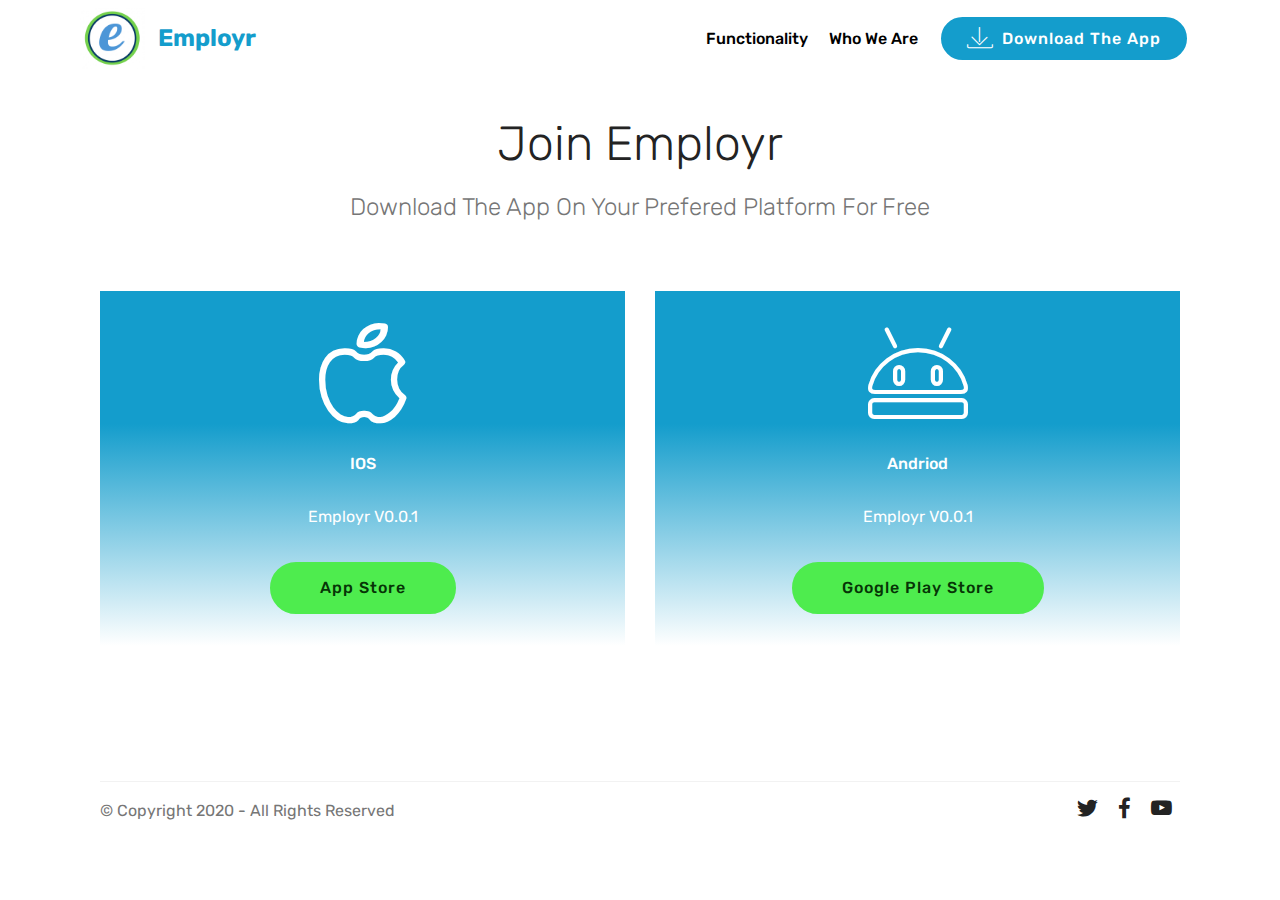
==== Downloads.html @ 2eb3cd63 "create github pages" ====
<!DOCTYPE html>
<html  >
<head>
  <!-- Site made with Mobirise Website Builder v4.12.3, https://mobirise.com -->
  <meta charset="UTF-8">
  <meta http-equiv="X-UA-Compatible" content="IE=edge">
  <meta name="generator" content="Mobirise v4.12.3, mobirise.com">
  <meta name="viewport" content="width=device-width, initial-scale=1, minimum-scale=1">
  <link rel="shortcut icon" href="assets/images/employr1.png" type="image/x-icon">
  <meta name="description" content="Web Page Generator Description">
  
  
  <title>Downloads</title>
  <link rel="stylesheet" href="assets/web/assets/mobirise-icons/mobirise-icons.css">
  <link rel="stylesheet" href="assets/web/assets/mobirise-icons-bold/mobirise-icons-bold.css">
  <link rel="stylesheet" href="assets/bootstrap/css/bootstrap.min.css">
  <link rel="stylesheet" href="assets/bootstrap/css/bootstrap-grid.min.css">
  <link rel="stylesheet" href="assets/bootstrap/css/bootstrap-reboot.min.css">
  <link rel="stylesheet" href="assets/dropdown/css/style.css">
  <link rel="stylesheet" href="assets/tether/tether.min.css">
  <link rel="stylesheet" href="assets/socicon/css/styles.css">
  <link rel="stylesheet" href="assets/theme/css/style.css">
  <link rel="preload" as="style" href="assets/mobirise/css/mbr-additional.css"><link rel="stylesheet" href="assets/mobirise/css/mbr-additional.css" type="text/css">
  
  
  
</head>
<body>
  <section class="menu cid-sbrIBU6WSf" once="menu" id="menu2-4">

    

    <nav class="navbar navbar-expand beta-menu navbar-dropdown align-items-center navbar-fixed-top navbar-toggleable-sm">
        <button class="navbar-toggler navbar-toggler-right" type="button" data-toggle="collapse" data-target="#navbarSupportedContent" aria-controls="navbarSupportedContent" aria-expanded="false" aria-label="Toggle navigation">
            <div class="hamburger">
                <span></span>
                <span></span>
                <span></span>
                <span></span>
            </div>
        </button>
        <div class="menu-logo">
            <div class="navbar-brand">
                <span class="navbar-logo">
                    <a href="Downloads.html">
                        <img src="assets/images/employr1.png" alt="Mobirise" title="" style="height: 3.8rem;">
                    </a>
                </span>
                <span class="navbar-caption-wrap"><a class="navbar-caption text-primary display-5" href="index.html">
                        Employr</a></span>
            </div>
        </div>
        <div class="collapse navbar-collapse" id="navbarSupportedContent">
            <ul class="navbar-nav nav-dropdown" data-app-modern-menu="true"><li class="nav-item">
                    <a class="nav-link link text-black display-4" href="Function.html">Functionality</a>
                </li><li class="nav-item"><a class="nav-link link text-black display-4" href="WhoWeAre.html">Who We Are</a></li></ul>
            <div class="navbar-buttons mbr-section-btn"><a class="btn btn-sm btn-primary display-4" href="Downloads.html"><span class="mbri-save mbr-iconfont mbr-iconfont-btn"></span>
                    Download The App</a></div>
        </div>
    </nav>
</section>

<section class="engine"><a href="https://mobirise.info/f">simple web creator</a></section><section class="mbr-section content4 cid-sbrLZ8D8h9" id="content4-6">

    

    <div class="container">
        <div class="media-container-row">
            <div class="title col-12 col-md-8">
                <h2 class="align-center pb-3 mbr-fonts-style display-2">
                    Join Employr</h2>
                <h3 class="mbr-section-subtitle align-center mbr-light mbr-fonts-style display-5">Download The App On Your Prefered Platform For Free</h3>
                
            </div>
        </div>
    </div>
</section>

<section class="features8 cid-sbrLQGUE7o" id="features8-5">

    

    

    <div class="container">
        <div class="media-container-row">

            <div class="card  col-12 col-md-6">
                <div class="card-img">
                    <span class="mbr-iconfont mbrib-apple"></span>
                </div>
                <div class="card-box align-center">
                    <h4 class="card-title mbr-fonts-style display-7">
                        IOS<br></h4>
                    <p class="mbr-text mbr-fonts-style display-7">
                       Employr V0.0.1</p>
                    <div class="mbr-section-btn text-center"><a href="Downloads.html" class="btn btn-success display-4">
                            App Store</a></div>
                </div>
            </div>

            <div class="card  col-12 col-md-6">
                <div class="card-img">
                    <span class="mbr-iconfont mbri-android"></span>
                </div>
                <div class="card-box align-center">
                    <h4 class="card-title mbr-fonts-style display-7">
                        Andriod</h4>
                    <p class="mbr-text mbr-fonts-style display-7">
                       Employr V0.0.1</p>
                    <div class="mbr-section-btn text-center"><a href="Downloads.html" class="btn btn-success display-4">
                            Google Play Store</a></div>
                </div>
            </div>

            

            
        </div>
    </div>
</section>

<section class="footer3 cid-sbrMYXP6Za mbr-reveal" id="footer3-7">

    

    

    <div class="container">
        <div class="media-container-row content">
            <div class="col-md-2 col-sm-4">
                <div class="mb-3 img-logo">
                    
                         <a href="index.html"><img src="assets/images/employr1.png" alt="Mobirise" title=""></a>
                    
                </div>
                <p class="mbr-fonts-style foot-logo display-7"></p>
            </div>
            <div class="col-md-3 col-sm-4">
                <p class="mb-4 mbr-fonts-style foot-title display-7">Location</p>
                <p class="mbr-text mbr-links-column mbr-fonts-style display-7">United States</p>
            </div>
            <div class="col-md-3 col-sm-4">
                <p class="mb-4 mbr-fonts-style foot-title display-7">
                    Contact</p>
                <p class="mbr-text mbr-fonts-style mbr-links-column display-7">Email: &nbsp; ___@__.com</p>
            </div>
            <div class="col-md-4 col-sm-12">
                <p class="mb-4 mbr-fonts-style foot-title display-7">Download Links</p>
                <p class="mbr-text form-text mbr-fonts-style display-7">IOS<br>Android</p>
                

            </div>
        </div>
        <div class="footer-lower">
            <div class="media-container-row">
                <div class="col-sm-12">
                    <hr>
                </div>
            </div>
            <div class="media-container-row">
                <div class="col-sm-6 copyright">
                    <p class="mbr-text mbr-fonts-style display-7">
                        © Copyright 2020 - All Rights Reserved</p>
                </div>
                <div class="col-md-6">
                    <div class="social-list align-right">
                        <div class="soc-item">
                            
                                <span class="mbr-iconfont mbr-iconfont-social socicon-twitter socicon"></span>
                            
                        </div>
                        <div class="soc-item">
                            
                                <span class="mbr-iconfont mbr-iconfont-social socicon-facebook socicon"></span>
                            
                        </div>
                        <div class="soc-item">
                            
                                <span class="mbr-iconfont mbr-iconfont-social socicon-youtube socicon"></span>
                            
                        </div>
                        
                        
                        
                    </div>
                </div>
            </div>
        </div>
    </div>
</section>


  <script src="assets/web/assets/jquery/jquery.min.js"></script>
  <script src="assets/popper/popper.min.js"></script>
  <script src="assets/bootstrap/js/bootstrap.min.js"></script>
  <script src="assets/smoothscroll/smooth-scroll.js"></script>
  <script src="assets/dropdown/js/nav-dropdown.js"></script>
  <script src="assets/dropdown/js/navbar-dropdown.js"></script>
  <script src="assets/touchswipe/jquery.touch-swipe.min.js"></script>
  <script src="assets/tether/tether.min.js"></script>
  <script src="assets/theme/js/script.js"></script>
  <script src="assets/formoid/formoid.min.js"></script>
  
  
</body>
</html>
---- assets/web/assets/mobirise-icons/mobirise-icons.css ----
@font-face {
  font-family: 'MobiriseIcons';
  src:  url('mobirise-icons.eot?spat4u');
  src:  url('mobirise-icons.eot?spat4u#iefix') format('embedded-opentype'),
    url('mobirise-icons.ttf?spat4u') format('truetype'),
    url('mobirise-icons.woff?spat4u') format('woff'),
    url('mobirise-icons.svg?spat4u#MobiriseIcons') format('svg');
  font-weight: normal;
  font-style: normal;
  font-display: swap;
}

[class^="mbri-"], [class*=" mbri-"] {
  /* use !important to prevent issues with browser extensions that change fonts */
  font-family: MobiriseIcons !important;
  speak: none;
  font-style: normal;
  font-weight: normal;
  font-variant: normal;
  text-transform: none;
  line-height: 1;

  /* Better Font Rendering =========== */
  -webkit-font-smoothing: antialiased;
  -moz-osx-font-smoothing: grayscale;
}

.mbri-add-submenu:before {
  content: "\e900";
}
.mbri-alert:before {
  content: "\e901";
}
.mbri-align-center:before {
  content: "\e902";
}
.mbri-align-justify:before {
  content: "\e903";
}
.mbri-align-left:before {
  content: "\e904";
}
.mbri-align-right:before {
  content: "\e905";
}
.mbri-android:before {
  content: "\e906";
}
.mbri-apple:before {
  content: "\e907";
}
.mbri-arrow-down:before {
  content: "\e908";
}
.mbri-arrow-next:before {
  content: "\e909";
}
.mbri-arrow-prev:before {
  content: "\e90a";
}
.mbri-arrow-up:before {
  content: "\e90b";
}
.mbri-bold:before {
  content: "\e90c";
}
.mbri-bookmark:before {
  content: "\e90d";
}
.mbri-bootstrap:before {
  content: "\e90e";
}
.mbri-briefcase:before {
  content: "\e90f";
}
.mbri-browse:before {
  content: "\e910";
}
.mbri-bulleted-list:before {
  content: "\e911";
}
.mbri-calendar:before {
  content: "\e912";
}
.mbri-camera:before {
  content: "\e913";
}
.mbri-cart-add:before {
  content: "\e914";
}
.mbri-cart-full:before {
  content: "\e915";
}
.mbri-cash:before {
  content: "\e916";
}
.mbri-change-style:before {
  content: "\e917";
}
.mbri-chat:before {
  content: "\e918";
}
.mbri-clock:before {
  content: "\e919";
}
.mbri-close:before {
  content: "\e91a";
}
.mbri-cloud:before {
  content: "\e91b";
}
.mbri-code:before {
  content: "\e91c";
}
.mbri-contact-form:before {
  content: "\e91d";
}
.mbri-credit-card:before {
  content: "\e91e";
}
.mbri-cursor-click:before {
  content: "\e91f";
}
.mbri-cust-feedback:before {
  content: "\e920";
}
.mbri-database:before {
  content: "\e921";
}
.mbri-delivery:before {
  content: "\e922";
}
.mbri-desktop:before {
  content: "\e923";
}
.mbri-devices:before {
  content: "\e924";
}
.mbri-down:before {
  content: "\e925";
}
.mbri-download:before {
  content: "\e989";
}
.mbri-drag-n-drop:before {
  content: "\e927";
}
.mbri-drag-n-drop2:before {
  content: "\e928";
}
.mbri-edit:before {
  content: "\e929";
}
.mbri-edit2:before {
  content: "\e92a";
}
.mbri-error:before {
  content: "\e92b";
}
.mbri-extension:before {
  content: "\e92c";
}
.mbri-features:before {
  content: "\e92d";
}
.mbri-file:before {
  content: "\e92e";
}
.mbri-flag:before {
  content: "\e92f";
}
.mbri-folder:before {
  content: "\e930";
}
.mbri-gift:before {
  content: "\e931";
}
.mbri-github:before {
  content: "\e932";
}
.mbri-globe:before {
  content: "\e933";
}
.mbri-globe-2:before {
  content: "\e934";
}
.mbri-growing-chart:before {
  content: "\e935";
}
.mbri-hearth:before {
  content: "\e936";
}
.mbri-help:before {
  content: "\e937";
}
.mbri-home:before {
  content: "\e938";
}
.mbri-hot-cup:before {
  content: "\e939";
}
.mbri-idea:before {
  content: "\e93a";
}
.mbri-image-gallery:before {
  content: "\e93b";
}
.mbri-image-slider:before {
  content: "\e93c";
}
.mbri-info:before {
  content: "\e93d";
}
.mbri-italic:before {
  content: "\e93e";
}
.mbri-key:before {
  content: "\e93f";
}
.mbri-laptop:before {
  content: "\e940";
}
.mbri-layers:before {
  content: "\e941";
}
.mbri-left-right:before {
  content: "\e942";
}
.mbri-left:before {
  content: "\e943";
}
.mbri-letter:before {
  content: "\e944";
}
.mbri-like:before {
  content: "\e945";
}
.mbri-link:before {
  content: "\e946";
}
.mbri-lock:before {
  content: "\e947";
}
.mbri-login:before {
  content: "\e948";
}
.mbri-logout:before {
  content: "\e949";
}
.mbri-magic-stick:before {
  content: "\e94a";
}
.mbri-map-pin:before {
  content: "\e94b";
}
.mbri-menu:before {
  content: "\e94c";
}
.mbri-mobile:before {
  content: "\e94d";
}
.mbri-mobile2:before {
  content: "\e94e";
}
.mbri-mobirise:before {
  content: "\e94f";
}
.mbri-more-horizontal:before {
  content: "\e950";
}
.mbri-more-vertical:before {
  content: "\e951";
}
.mbri-music:before {
  content: "\e952";
}
.mbri-new-file:before {
  content: "\e953";
}
.mbri-numbered-list:before {
  content: "\e954";
}
.mbri-opened-folder:before {
  content: "\e955";
}
.mbri-pages:before {
  content: "\e956";
}
.mbri-paper-plane:before {
  content: "\e957";
}
.mbri-paperclip:before {
  content: "\e958";
}
.mbri-photo:before {
  content: "\e959";
}
.mbri-photos:before {
  content: "\e95a";
}
.mbri-pin:before {
  content: "\e95b";
}
.mbri-play:before {
  content: "\e95c";
}
.mbri-plus:before {
  content: "\e95d";
}
.mbri-preview:before {
  content: "\e95e";
}
.mbri-print:before {
  content: "\e95f";
}
.mbri-protect:before {
  content: "\e960";
}
.mbri-question:before {
  content: "\e961";
}
.mbri-quote-left:before {
  content: "\e962";
}
.mbri-quote-right:before {
  content: "\e963";
}
.mbri-refresh:before {
  content: "\e964";
}
.mbri-responsive:before {
  content: "\e965";
}
.mbri-right:before {
  content: "\e966";
}
.mbri-rocket:before {
  content: "\e967";
}
.mbri-sad-face:before {
  content: "\e968";
}
.mbri-sale:before {
  content: "\e969";
}
.mbri-save:before {
  content: "\e96a";
}
.mbri-search:before {
  content: "\e96b";
}
.mbri-setting:before {
  content: "\e96c";
}
.mbri-setting2:before {
  content: "\e96d";
}
.mbri-setting3:before {
  content: "\e96e";
}
.mbri-share:before {
  content: "\e96f";
}
.mbri-shopping-bag:before {
  content: "\e970";
}
.mbri-shopping-basket:before {
  content: "\e971";
}
.mbri-shopping-cart:before {
  content: "\e972";
}
.mbri-sites:before {
  content: "\e973";
}
.mbri-smile-face:before {
  content: "\e974";
}
.mbri-speed:before {
  content: "\e975";
}
.mbri-star:before {
  content: "\e976";
}
.mbri-success:before {
  content: "\e977";
}
.mbri-sun:before {
  content: "\e978";
}
.mbri-sun2:before {
  content: "\e979";
}
.mbri-tablet:before {
  content: "\e97a";
}
.mbri-tablet-vertical:before {
  content: "\e97b";
}
.mbri-target:before {
  content: "\e97c";
}
.mbri-timer:before {
  content: "\e97d";
}
.mbri-to-ftp:before {
  content: "\e97e";
}
.mbri-to-local-drive:before {
  content: "\e97f";
}
.mbri-touch-swipe:before {
  content: "\e980";
}
.mbri-touch:before {
  content: "\e981";
}
.mbri-trash:before {
  content: "\e982";
}
.mbri-underline:before {
  content: "\e983";
}
.mbri-unlink:before {
  content: "\e984";
}
.mbri-unlock:before {
  content: "\e985";
}
.mbri-up-down:before {
  content: "\e986";
}
.mbri-up:before {
  content: "\e987";
}
.mbri-update:before {
  content: "\e988";
}
.mbri-upload:before {
 content: "\e926"; 
}
.mbri-user:before {
  content: "\e98a";
}
.mbri-user2:before {
  content: "\e98b";
}
.mbri-users:before {
  content: "\e98c";
}
.mbri-video:before {
  content: "\e98d";
}
.mbri-video-play:before {
  content: "\e98e";
}
.mbri-watch:before {
  content: "\e98f";
}
.mbri-website-theme:before {
  content: "\e990";
}
.mbri-wifi:before {
  content: "\e991";
}
.mbri-windows:before {
  content: "\e992";
}
.mbri-zoom-out:before {
  content: "\e993";
}
.mbri-redo:before {
  content: "\e994";
}
.mbri-undo:before {
  content: "\e995";
}
---- assets/web/assets/mobirise-icons-bold/mobirise-icons-bold.css ----
@font-face {
  font-family: 'mobirise-icons-bold';
  font-display: swap;
  src:  url('mobirise-icons-bold.eot?m1l4yr');
  src:  url('mobirise-icons-bold.eot?m1l4yr#iefix') format('embedded-opentype'),
    url('mobirise-icons-bold.ttf?m1l4yr') format('truetype'),
    url('mobirise-icons-bold.woff?m1l4yr') format('woff'),
    url('mobirise-icons-bold.svg?m1l4yr#mobirise-icons-bold') format('svg');
  font-weight: normal;
  font-style: normal;
}

[class^="mbrib-"], [class*="mbrib-"] {
  /* use !important to prevent issues with browser extensions that change fonts */
  font-family: 'mobirise-icons-bold' !important;
  speak: none;
  font-style: normal;
  font-weight: normal;
  font-variant: normal;
  text-transform: none;
  line-height: 1;

  /* Better Font Rendering =========== */
  -webkit-font-smoothing: antialiased;
  -moz-osx-font-smoothing: grayscale;
}

.mbrib-add-submenu:before {
  content: "\e900";
}
.mbrib-alert:before {
  content: "\e901";
}
.mbrib-align-center:before {
  content: "\e902";
}
.mbrib-align-justify:before {
  content: "\e903";
}
.mbrib-align-left:before {
  content: "\e904";
}
.mbrib-align-right:before {
  content: "\e905";
}
.mbrib-android:before {
  content: "\e906";
}
.mbrib-apple:before {
  content: "\e907";
}
.mbrib-arrow-down:before {
  content: "\e908";
}
.mbrib-arrow-next:before {
  content: "\e909";
}
.mbrib-arrow-prev:before {
  content: "\e90a";
}
.mbrib-arrow-up:before {
  content: "\e90b";
}
.mbrib-bold:before {
  content: "\e90c";
}
.mbrib-bookmark:before {
  content: "\e90d";
}
.mbrib-bootstrap:before {
  content: "\e90e";
}
.mbrib-briefcase:before {
  content: "\e90f";
}
.mbrib-browse:before {
  content: "\e910";
}
.mbrib-bulleted-list:before {
  content: "\e911";
}
.mbrib-calendar:before {
  content: "\e912";
}
.mbrib-camera:before {
  content: "\e913";
}
.mbrib-cart-add:before {
  content: "\e914";
}
.mbrib-cart-full:before {
  content: "\e915";
}
.mbrib-cash:before {
  content: "\e916";
}
.mbrib-change-style:before {
  content: "\e917";
}
.mbrib-chat:before {
  content: "\e918";
}
.mbrib-clock:before {
  content: "\e919";
}
.mbrib-close:before {
  content: "\e91a";
}
.mbrib-cloud:before {
  content: "\e91b";
}
.mbrib-code:before {
  content: "\e91c";
}
.mbrib-contact-form:before {
  content: "\e91d";
}
.mbrib-credit-card:before {
  content: "\e91e";
}
.mbrib-cursor-click:before {
  content: "\e91f";
}
.mbrib-cust-feedback:before {
  content: "\e920";
}
.mbrib-database:before {
  content: "\e921";
}
.mbrib-delivery:before {
  content: "\e922";
}
.mbrib-desktop:before {
  content: "\e923";
}
.mbrib-devices:before {
  content: "\e924";
}
.mbrib-down:before {
  content: "\e925";
}
.mbrib-download:before {
  content: "\e926";
}
.mbrib-drag-n-drop:before {
  content: "\e927";
}
.mbrib-drag-n-drop2:before {
  content: "\e928";
}
.mbrib-edit:before {
  content: "\e929";
}
.mbrib-edit2:before {
  content: "\e92a";
}
.mbrib-error:before {
  content: "\e92b";
}
.mbrib-extension:before {
  content: "\e92c";
}
.mbrib-features:before {
  content: "\e92d";
}
.mbrib-file:before {
  content: "\e92e";
}
.mbrib-flag:before {
  content: "\e92f";
}
.mbrib-folder:before {
  content: "\e930";
}
.mbrib-gift:before {
  content: "\e931";
}
.mbrib-github:before {
  content: "\e932";
}
.mbrib-globe-2:before {
  content: "\e933";
}
.mbrib-globe:before {
  content: "\e934";
}
.mbrib-growing-chart:before {
  content: "\e935";
}
.mbrib-hearth:before {
  content: "\e936";
}
.mbrib-help:before {
  content: "\e937";
}
.mbrib-home:before {
  content: "\e938";
}
.mbrib-hot-cup:before {
  content: "\e939";
}
.mbrib-idea:before {
  content: "\e93a";
}
.mbrib-image-gallery:before {
  content: "\e93b";
}
.mbrib-image-slider:before {
  content: "\e93c";
}
.mbrib-info:before {
  content: "\e93d";
}
.mbrib-italic:before {
  content: "\e93e";
}
.mbrib-key:before {
  content: "\e93f";
}
.mbrib-laptop:before {
  content: "\e940";
}
.mbrib-layers:before {
  content: "\e941";
}
.mbrib-left-right:before {
  content: "\e942";
}
.mbrib-left:before {
  content: "\e943";
}
.mbrib-letter:before {
  content: "\e944";
}
.mbrib-like:before {
  content: "\e945";
}
.mbrib-link:before {
  content: "\e946";
}
.mbrib-lock:before {
  content: "\e947";
}
.mbrib-login:before {
  content: "\e948";
}
.mbrib-logout:before {
  content: "\e949";
}
.mbrib-magic-stick:before {
  content: "\e94a";
}
.mbrib-map-pin:before {
  content: "\e94b";
}
.mbrib-menu:before {
  content: "\e94c";
}
.mbrib-mobile:before {
  content: "\e94d";
}
.mbrib-mobile2:before {
  content: "\e94e";
}
.mbrib-mobirise:before {
  content: "\e94f";
}
.mbrib-more-horizontal:before {
  content: "\e950";
}
.mbrib-more-vertical:before {
  content: "\e951";
}
.mbrib-music:before {
  content: "\e952";
}
.mbrib-new-file:before {
  content: "\e953";
}
.mbrib-numbered-list:before {
  content: "\e954";
}
.mbrib-opened-folder:before {
  content: "\e955";
}
.mbrib-pages:before {
  content: "\e956";
}
.mbrib-paper-plane:before {
  content: "\e957";
}
.mbrib-paperclip:before {
  content: "\e958";
}
.mbrib-photo:before {
  content: "\e959";
}
.mbrib-photos:before {
  content: "\e95a";
}
.mbrib-pin:before {
  content: "\e95b";
}
.mbrib-play:before {
  content: "\e95c";
}
.mbrib-plus:before {
  content: "\e95d";
}
.mbrib-preview:before {
  content: "\e95e";
}
.mbrib-print:before {
  content: "\e95f";
}
.mbrib-protect:before {
  content: "\e960";
}
.mbrib-question:before {
  content: "\e961";
}
.mbrib-quote-left:before {
  content: "\e962";
}
.mbrib-quote-right:before {
  content: "\e963";
}
.mbrib-redo:before {
  content: "\e964";
}
.mbrib-refresh:before {
  content: "\e965";
}
.mbrib-responsive:before {
  content: "\e966";
}
.mbrib-right:before {
  content: "\e967";
}
.mbrib-rocket:before {
  content: "\e968";
}
.mbrib-sad-face:before {
  content: "\e969";
}
.mbrib-sale:before {
  content: "\e96a";
}
.mbrib-save:before {
  content: "\e96b";
}
.mbrib-search:before {
  content: "\e96c";
}
.mbrib-setting:before {
  content: "\e96d";
}
.mbrib-setting2:before {
  content: "\e96e";
}
.mbrib-setting3:before {
  content: "\e96f";
}
.mbrib-share:before {
  content: "\e970";
}
.mbrib-shopping-bag:before {
  content: "\e971";
}
.mbrib-shopping-basket:before {
  content: "\e972";
}
.mbrib-shopping-cart:before {
  content: "\e973";
}
.mbrib-sites:before {
  content: "\e974";
}
.mbrib-smile-face:before {
  content: "\e975";
}
.mbrib-speed:before {
  content: "\e976";
}
.mbrib-star:before {
  content: "\e977";
}
.mbrib-success:before {
  content: "\e978";
}
.mbrib-sun:before {
  content: "\e979";
}
.mbrib-sun2:before {
  content: "\e97a";
}
.mbrib-tablet-vertical:before {
  content: "\e97b";
}
.mbrib-tablet:before {
  content: "\e97c";
}
.mbrib-target:before {
  content: "\e97d";
}
.mbrib-timer:before {
  content: "\e97e";
}
.mbrib-to-ftp:before {
  content: "\e97f";
}
.mbrib-to-local-drive:before {
  content: "\e980";
}
.mbrib-touch-swipe:before {
  content: "\e981";
}
.mbrib-touch:before {
  content: "\e982";
}
.mbrib-trash:before {
  content: "\e983";
}
.mbrib-underline:before {
  content: "\e984";
}
.mbrib-undo:before {
  content: "\e985";
}
.mbrib-unlink:before {
  content: "\e986";
}
.mbrib-unlock:before {
  content: "\e987";
}
.mbrib-up-down:before {
  content: "\e988";
}
.mbrib-up:before {
  content: "\e989";
}
.mbrib-update:before {
  content: "\e98a";
}
.mbrib-upload:before {
  content: "\e98b";
}
.mbrib-user:before {
  content: "\e98c";
}
.mbrib-user2:before {
  content: "\e98d";
}
.mbrib-users:before {
  content: "\e98e";
}
.mbrib-video-play:before {
  content: "\e98f";
}
.mbrib-video:before {
  content: "\e990";
}
.mbrib-watch:before {
  content: "\e991";
}
.mbrib-website-theme:before {
  content: "\e992";
}
.mbrib-wifi:before {
  content: "\e993";
}
.mbrib-windows:before {
  content: "\e994";
}
.mbrib-zoom-out:before {
  content: "\e995";
}
---- assets/dropdown/css/style.css ----
.navbar-dropdown {
  left: 0;
  padding: 0;
  position: absolute;
  right: 0;
  top: 0;
  transition: all 0.45s ease;
  z-index: 1030;
  background: #282828; }
  .navbar-dropdown .navbar-logo {
    margin-right: 0.8rem;
    transition: margin 0.3s ease-in-out;
    vertical-align: middle; }
    .navbar-dropdown .navbar-logo img {
      height: 3.125rem;
      transition: all 0.3s ease-in-out; }
    .navbar-dropdown .navbar-logo.mbr-iconfont {
      font-size: 3.125rem;
      line-height: 3.125rem; }
  .navbar-dropdown .navbar-caption {
    font-weight: 700;
    white-space: normal;
    vertical-align: -4px;
    line-height: 3.125rem !important; }
    .navbar-dropdown .navbar-caption, .navbar-dropdown .navbar-caption:hover {
      color: inherit;
      text-decoration: none; }
  .navbar-dropdown .mbr-iconfont + .navbar-caption {
    vertical-align: -1px; }
  .navbar-dropdown.navbar-fixed-top {
    position: fixed; }
  .navbar-dropdown .navbar-brand span {
    vertical-align: -4px; }
  .navbar-dropdown.bg-color.transparent {
    background: none; }
  .navbar-dropdown.navbar-short .navbar-brand {
    padding: 0.625rem 0; }
    .navbar-dropdown.navbar-short .navbar-brand span {
      vertical-align: -1px; }
  .navbar-dropdown.navbar-short .navbar-caption {
    line-height: 2.375rem !important;
    vertical-align: -2px; }
  .navbar-dropdown.navbar-short .navbar-logo {
    margin-right: 0.5rem; }
    .navbar-dropdown.navbar-short .navbar-logo img {
      height: 2.375rem; }
    .navbar-dropdown.navbar-short .navbar-logo.mbr-iconfont {
      font-size: 2.375rem;
      line-height: 2.375rem; }
  .navbar-dropdown.navbar-short .mbr-table-cell {
    height: 3.625rem; }
  .navbar-dropdown .navbar-close {
    left: 0.6875rem;
    position: fixed;
    top: 0.75rem;
    z-index: 1000; }
  .navbar-dropdown .hamburger-icon {
    content: "";
    display: inline-block;
    vertical-align: middle;
    width: 16px;
    -webkit-box-shadow: 0 -6px 0 1px #282828,0 0 0 1px #282828,0 6px 0 1px #282828;
    -moz-box-shadow: 0 -6px 0 1px #282828,0 0 0 1px #282828,0 6px 0 1px #282828;
    box-shadow: 0 -6px 0 1px #282828,0 0 0 1px #282828,0 6px 0 1px #282828; }

.dropdown-menu .dropdown-toggle[data-toggle="dropdown-submenu"]::after {
  border-bottom: 0.35em solid transparent;
  border-left: 0.35em solid;
  border-right: 0;
  border-top: 0.35em solid transparent;
  margin-left: 0.3rem; }

.dropdown-menu .dropdown-item:focus {
  outline: 0; }

.nav-dropdown {
  font-size: 0.75rem;
  font-weight: 500;
  height: auto !important; }
  .nav-dropdown .nav-btn {
    padding-left: 1rem; }
  .nav-dropdown .link {
    margin: .667em 1.667em;
    font-weight: 500;
    padding: 0;
    transition: color .2s ease-in-out; }
    .nav-dropdown .link.dropdown-toggle {
      margin-right: 2.583em; }
      .nav-dropdown .link.dropdown-toggle::after {
        margin-left: .25rem;
        border-top: 0.35em solid;
        border-right: 0.35em solid transparent;
        border-left: 0.35em solid transparent;
        border-bottom: 0; }
      .nav-dropdown .link.dropdown-toggle[aria-expanded="true"] {
        margin: 0;
        padding: 0.667em 3.263em  0.667em 1.667em; }
  .nav-dropdown .link::after,
  .nav-dropdown .dropdown-item::after {
    color: inherit; }
  .nav-dropdown .btn {
    font-size: 0.75rem;
    font-weight: 700;
    letter-spacing: 0;
    margin-bottom: 0;
    padding-left: 1.25rem;
    padding-right: 1.25rem; }
  .nav-dropdown .dropdown-menu {
    border-radius: 0;
    border: 0;
    left: 0;
    margin: 0;
    padding-bottom: 1.25rem;
    padding-top: 1.25rem;
    position: relative; }
  .nav-dropdown .dropdown-submenu {
    margin-left: 0.125rem;
    top: 0; }
  .nav-dropdown .dropdown-item {
    font-weight: 500;
    line-height: 2;
    padding: 0.3846em 4.615em 0.3846em 1.5385em;
    position: relative;
    transition: color .2s ease-in-out, background-color .2s ease-in-out; }
    .nav-dropdown .dropdown-item::after {
      margin-top: -0.3077em;
      position: absolute;
      right: 1.1538em;
      top: 50%; }
    .nav-dropdown .dropdown-item:focus, .nav-dropdown .dropdown-item:hover {
      background: none; }

@media (max-width: 767px) {
  .nav-dropdown.navbar-toggleable-sm {
    bottom: 0;
    display: none;
    left: 0;
    overflow-x: hidden;
    position: fixed;
    top: 0;
    transform: translateX(-100%);
    -ms-transform: translateX(-100%);
    -webkit-transform: translateX(-100%);
    width: 18.75rem;
    z-index: 999; } }
.nav-dropdown.navbar-toggleable-xl {
  bottom: 0;
  display: none;
  left: 0;
  overflow-x: hidden;
  position: fixed;
  top: 0;
  transform: translateX(-100%);
  -ms-transform: translateX(-100%);
  -webkit-transform: translateX(-100%);
  width: 18.75rem;
  z-index: 999; }

.nav-dropdown-sm {
  display: block !important;
  overflow-x: hidden;
  overflow: auto;
  padding-top: 3.875rem; }
  .nav-dropdown-sm::after {
    content: "";
    display: block;
    height: 3rem;
    width: 100%; }
  .nav-dropdown-sm.collapse.in ~ .navbar-close {
    display: block !important; }
  .nav-dropdown-sm.collapsing, .nav-dropdown-sm.collapse.in {
    transform: translateX(0);
    -ms-transform: translateX(0);
    -webkit-transform: translateX(0);
    transition: all 0.25s ease-out;
    -webkit-transition: all 0.25s ease-out;
    background: #282828; }
  .nav-dropdown-sm.collapsing[aria-expanded="false"] {
    transform: translateX(-100%);
    -ms-transform: translateX(-100%);
    -webkit-transform: translateX(-100%); }
  .nav-dropdown-sm .nav-item {
    display: block;
    margin-left: 0 !important;
    padding-left: 0; }
  .nav-dropdown-sm .link,
  .nav-dropdown-sm .dropdown-item {
    border-top: 1px dotted rgba(255, 255, 255, 0.1);
    font-size: 0.8125rem;
    line-height: 1.6;
    margin: 0 !important;
    padding: 0.875rem 2.4rem 0.875rem 1.5625rem !important;
    position: relative;
    white-space: normal; }
    .nav-dropdown-sm .link:focus, .nav-dropdown-sm .link:hover,
    .nav-dropdown-sm .dropdown-item:focus,
    .nav-dropdown-sm .dropdown-item:hover {
      background: rgba(0, 0, 0, 0.2) !important;
      color: #c0a375; }
  .nav-dropdown-sm .nav-btn {
    position: relative;
    padding: 1.5625rem 1.5625rem 0 1.5625rem; }
    .nav-dropdown-sm .nav-btn::before {
      border-top: 1px dotted rgba(255, 255, 255, 0.1);
      content: "";
      left: 0;
      position: absolute;
      top: 0;
      width: 100%; }
    .nav-dropdown-sm .nav-btn + .nav-btn {
      padding-top: 0.625rem; }
      .nav-dropdown-sm .nav-btn + .nav-btn::before {
        display: none; }
  .nav-dropdown-sm .btn {
    padding: 0.625rem 0; }
  .nav-dropdown-sm .dropdown-toggle[data-toggle="dropdown-submenu"]::after {
    margin-left: .25rem;
    border-top: 0.35em solid;
    border-right: 0.35em solid transparent;
    border-left: 0.35em solid transparent;
    border-bottom: 0; }
  .nav-dropdown-sm .dropdown-toggle[data-toggle="dropdown-submenu"][aria-expanded="true"]::after {
    border-top: 0;
    border-right: 0.35em solid transparent;
    border-left: 0.35em solid transparent;
    border-bottom: 0.35em solid; }
  .nav-dropdown-sm .dropdown-menu {
    margin: 0;
    padding: 0;
    position: relative;
    top: 0;
    left: 0;
    width: 100%;
    border: 0;
    float: none;
    border-radius: 0;
    background: none; }
  .nav-dropdown-sm .dropdown-submenu {
    left: 100%;
    margin-left: 0.125rem;
    margin-top: -1.25rem;
    top: 0; }

.navbar-toggleable-sm .nav-dropdown .dropdown-menu {
  position: absolute; }

.navbar-toggleable-sm .nav-dropdown .dropdown-submenu {
  left: 100%;
  margin-left: 0.125rem;
  margin-top: -1.25rem;
  top: 0; }

.navbar-toggleable-sm.opened .nav-dropdown .dropdown-menu {
  position: relative; }

.navbar-toggleable-sm.opened .nav-dropdown .dropdown-submenu {
  left: 0;
  margin-left: 00rem;
  margin-top: 0rem;
  top: 0; }

.is-builder .nav-dropdown.collapsing {
  transition: none !important; }

/*# sourceMappingURL=style.css.map */
---- assets/socicon/css/styles.css ----
@charset "UTF-8";

@font-face {
  font-family: 'Socicon';
  src:  url('../fonts/socicon.eot');
  src:  url('../fonts/socicon.eot?#iefix') format('embedded-opentype'),
    url('../fonts/socicon.woff2') format('woff2'),
    url('../fonts/socicon.ttf') format('truetype'),
    url('../fonts/socicon.woff') format('woff'),
    url('../fonts/socicon.svg#socicon') format('svg');
  font-weight: normal;
  font-style: normal;
}

[data-icon]:before {
  font-family: "socicon" !important;
  content: attr(data-icon);
  font-style: normal !important;
  font-weight: normal !important;
  font-variant: normal !important;
  text-transform: none !important;
  speak: none;
  line-height: 1;
  -webkit-font-smoothing: antialiased;
  -moz-osx-font-smoothing: grayscale;
}

[class^="socicon-"], [class*=" socicon-"] {
  /* use !important to prevent issues with browser extensions that change fonts */
  font-family: 'Socicon' !important;
  speak: none;
  font-style: normal;
  font-weight: normal;
  font-variant: normal;
  text-transform: none;
  line-height: 1;

  /* Better Font Rendering =========== */
  -webkit-font-smoothing: antialiased;
  -moz-osx-font-smoothing: grayscale;
}

.socicon-eitaa:before {
  content: "\e97c";
}
.socicon-soroush:before {
  content: "\e97d";
}
.socicon-bale:before {
  content: "\e97e";
}
.socicon-zazzle:before {
  content: "\e97b";
}
.socicon-society6:before {
  content: "\e97a";
}
.socicon-redbubble:before {
  content: "\e979";
}
.socicon-avvo:before {
  content: "\e978";
}
.socicon-stitcher:before {
  content: "\e977";
}
.socicon-googlehangouts:before {
  content: "\e974";
}
.socicon-dlive:before {
  content: "\e975";
}
.socicon-vsco:before {
  content: "\e976";
}
.socicon-flipboard:before {
  content: "\e973";
}
.socicon-ubuntu:before {
  content: "\e958";
}
.socicon-artstation:before {
  content: "\e959";
}
.socicon-invision:before {
  content: "\e95a";
}
.socicon-torial:before {
  content: "\e95b";
}
.socicon-collectorz:before {
  content: "\e95c";
}
.socicon-seenthis:before {
  content: "\e95d";
}
.socicon-googleplaymusic:before {
  content: "\e95e";
}
.socicon-debian:before {
  content: "\e95f";
}
.socicon-filmfreeway:before {
  content: "\e960";
}
.socicon-gnome:before {
  content: "\e961";
}
.socicon-itchio:before {
  content: "\e962";
}
.socicon-jamendo:before {
  content: "\e963";
}
.socicon-mix:before {
  content: "\e964";
}
.socicon-sharepoint:before {
  content: "\e965";
}
.socicon-tinder:before {
  content: "\e966";
}
.socicon-windguru:before {
  content: "\e967";
}
.socicon-cdbaby:before {
  content: "\e968";
}
.socicon-elementaryos:before {
  content: "\e969";
}
.socicon-stage32:before {
  content: "\e96a";
}
.socicon-tiktok:before {
  content: "\e96b";
}
.socicon-gitter:before {
  content: "\e96c";
}
.socicon-letterboxd:before {
  content: "\e96d";
}
.socicon-threema:before {
  content: "\e96e";
}
.socicon-splice:before {
  content: "\e96f";
}
.socicon-metapop:before {
  content: "\e970";
}
.socicon-naver:before {
  content: "\e971";
}
.socicon-remote:before {
  content: "\e972";
}
.socicon-internet:before {
  content: "\e957";
}
.socicon-moddb:before {
  content: "\e94b";
}
.socicon-indiedb:before {
  content: "\e94c";
}
.socicon-traxsource:before {
  content: "\e94d";
}
.socicon-gamefor:before {
  content: "\e94e";
}
.socicon-pixiv:before {
  content: "\e94f";
}
.socicon-myanimelist:before {
  content: "\e950";
}
.socicon-blackberry:before {
  content: "\e951";
}
.socicon-wickr:before {
  content: "\e952";
}
.socicon-spip:before {
  content: "\e953";
}
.socicon-napster:before {
  content: "\e954";
}
.socicon-beatport:before {
  content: "\e955";
}
.socicon-hackerone:before {
  content: "\e956";
}
.socicon-hackernews:before {
  content: "\e946";
}
.socicon-smashwords:before {
  content: "\e947";
}
.socicon-kobo:before {
  content: "\e948";
}
.socicon-bookbub:before {
  content: "\e949";
}
.socicon-mailru:before {
  content: "\e94a";
}
.socicon-gitlab:before {
  content: "\e945";
}
.socicon-instructables:before {
  content: "\e944";
}
.socicon-portfolio:before {
  content: "\e943";
}
.socicon-codered:before {
  content: "\e940";
}
.socicon-origin:before {
  content: "\e941";
}
.socicon-nextdoor:before {
  content: "\e942";
}
.socicon-udemy:before {
  content: "\e93f";
}
.socicon-livemaster:before {
  content: "\e93e";
}
.socicon-crunchbase:before {
  content: "\e93b";
}
.socicon-homefy:before {
  content: "\e93c";
}
.socicon-calendly:before {
  content: "\e93d";
}
.socicon-realtor:before {
  content: "\e90f";
}
.socicon-tidal:before {
  content: "\e910";
}
.socicon-qobuz:before {
  content: "\e911";
}
.socicon-natgeo:before {
  content: "\e912";
}
.socicon-mastodon:before {
  content: "\e913";
}
.socicon-unsplash:before {
  content: "\e914";
}
.socicon-homeadvisor:before {
  content: "\e915";
}
.socicon-angieslist:before {
  content: "\e916";
}
.socicon-codepen:before {
  content: "\e917";
}
.socicon-slack:before {
  content: "\e918";
}
.socicon-openaigym:before {
  content: "\e919";
}
.socicon-logmein:before {
  content: "\e91a";
}
.socicon-fiverr:before {
  content: "\e91b";
}
.socicon-gotomeeting:before {
  content: "\e91c";
}
.socicon-aliexpress:before {
  content: "\e91d";
}
.socicon-guru:before {
  content: "\e91e";
}
.socicon-appstore:before {
  content: "\e91f";
}
.socicon-homes:before {
  content: "\e920";
}
.socicon-zoom:before {
  content: "\e921";
}
.socicon-alibaba:before {
  content: "\e922";
}
.socicon-craigslist:before {
  content: "\e923";
}
.socicon-wix:before {
  content: "\e924";
}
.socicon-redfin:before {
  content: "\e925";
}
.socicon-googlecalendar:before {
  content: "\e926";
}
.socicon-shopify:before {
  content: "\e927";
}
.socicon-freelancer:before {
  content: "\e928";
}
.socicon-seedrs:before {
  content: "\e929";
}
.socicon-bing:before {
  content: "\e92a";
}
.socicon-doodle:before {
  content: "\e92b";
}
.socicon-bonanza:before {
  content: "\e92c";
}
.socicon-squarespace:before {
  content: "\e92d";
}
.socicon-toptal:before {
  content: "\e92e";
}
.socicon-gust:before {
  content: "\e92f";
}
.socicon-ask:before {
  content: "\e930";
}
.socicon-trulia:before {
  content: "\e931";
}
.socicon-loomly:before {
  content: "\e932";
}
.socicon-ghost:before {
  content: "\e933";
}
.socicon-upwork:before {
  content: "\e934";
}
.socicon-fundable:before {
  content: "\e935";
}
.socicon-booking:before {
  content: "\e936";
}
.socicon-googlemaps:before {
  content: "\e937";
}
.socicon-zillow:before {
  content: "\e938";
}
.socicon-niconico:before {
  content: "\e939";
}
.socicon-toneden:before {
  content: "\e93a";
}
.socicon-augment:before {
  content: "\e908";
}
.socicon-bitbucket:before {
  content: "\e909";
}
.socicon-fyuse:before {
  content: "\e90a";
}
.socicon-yt-gaming:before {
  content: "\e90b";
}
.socicon-sketchfab:before {
  content: "\e90c";
}
.socicon-mobcrush:before {
  content: "\e90d";
}
.socicon-microsoft:before {
  content: "\e90e";
}
.socicon-pandora:before {
  content: "\e907";
}
.socicon-messenger:before {
  content: "\e906";
}
.socicon-gamewisp:before {
  content: "\e905";
}
.socicon-bloglovin:before {
  content: "\e904";
}
.socicon-tunein:before {
  content: "\e903";
}
.socicon-gamejolt:before {
  content: "\e901";
}
.socicon-trello:before {
  content: "\e902";
}
.socicon-spreadshirt:before {
  content: "\e900";
}
.socicon-500px:before {
  content: "\e000";
}
.socicon-8tracks:before {
  content: "\e001";
}
.socicon-airbnb:before {
  content: "\e002";
}
.socicon-alliance:before {
  content: "\e003";
}
.socicon-amazon:before {
  content: "\e004";
}
.socicon-amplement:before {
  content: "\e005";
}
.socicon-android:before {
  content: "\e006";
}
.socicon-angellist:before {
  content: "\e007";
}
.socicon-apple:before {
  content: "\e008";
}
.socicon-appnet:before {
  content: "\e009";
}
.socicon-baidu:before {
  content: "\e00a";
}
.socicon-bandcamp:before {
  content: "\e00b";
}
.socicon-battlenet:before {
  content: "\e00c";
}
.socicon-mixer:before {
  content: "\e00d";
}
.socicon-bebee:before {
  content: "\e00e";
}
.socicon-bebo:before {
  content: "\e00f";
}
.socicon-behance:before {
  content: "\e010";
}
.socicon-blizzard:before {
  content: "\e011";
}
.socicon-blogger:before {
  content: "\e012";
}
.socicon-buffer:before {
  content: "\e013";
}
.socicon-chrome:before {
  content: "\e014";
}
.socicon-coderwall:before {
  content: "\e015";
}
.socicon-curse:before {
  content: "\e016";
}
.socicon-dailymotion:before {
  content: "\e017";
}
.socicon-deezer:before {
  content: "\e018";
}
.socicon-delicious:before {
  content: "\e019";
}
.socicon-deviantart:before {
  content: "\e01a";
}
.socicon-diablo:before {
  content: "\e01b";
}
.socicon-digg:before {
  content: "\e01c";
}
.socicon-discord:before {
  content: "\e01d";
}
.socicon-disqus:before {
  content: "\e01e";
}
.socicon-douban:before {
  content: "\e01f";
}
.socicon-draugiem:before {
  content: "\e020";
}
.socicon-dribbble:before {
  content: "\e021";
}
.socicon-drupal:before {
  content: "\e022";
}
.socicon-ebay:before {
  content: "\e023";
}
.socicon-ello:before {
  content: "\e024";
}
.socicon-endomodo:before {
  content: "\e025";
}
.socicon-envato:before {
  content: "\e026";
}
.socicon-etsy:before {
  content: "\e027";
}
.socicon-facebook:before {
  content: "\e028";
}
.socicon-feedburner:before {
  content: "\e029";
}
.socicon-filmweb:before {
  content: "\e02a";
}
.socicon-firefox:before {
  content: "\e02b";
}
.socicon-flattr:before {
  content: "\e02c";
}
.socicon-flickr:before {
  content: "\e02d";
}
.socicon-formulr:before {
  content: "\e02e";
}
.socicon-forrst:before {
  content: "\e02f";
}
.socicon-foursquare:before {
  content: "\e030";
}
.socicon-friendfeed:before {
  content: "\e031";
}
.socicon-github:before {
  content: "\e032";
}
.socicon-goodreads:before {
  content: "\e033";
}
.socicon-google:before {
  content: "\e034";
}
.socicon-googlescholar:before {
  content: "\e035";
}
.socicon-googlegroups:before {
  content: "\e036";
}
.socicon-googlephotos:before {
  content: "\e037";
}
.socicon-googleplus:before {
  content: "\e038";
}
.socicon-grooveshark:before {
  content: "\e039";
}
.socicon-hackerrank:before {
  content: "\e03a";
}
.socicon-hearthstone:before {
  content: "\e03b";
}
.socicon-hellocoton:before {
  content: "\e03c";
}
.socicon-heroes:before {
  content: "\e03d";
}
.socicon-smashcast:before {
  content: "\e03e";
}
.socicon-horde:before {
  content: "\e03f";
}
.socicon-houzz:before {
  content: "\e040";
}
.socicon-icq:before {
  content: "\e041";
}
.socicon-identica:before {
  content: "\e042";
}
.socicon-imdb:before {
  content: "\e043";
}
.socicon-instagram:before {
  content: "\e044";
}
.socicon-issuu:before {
  content: "\e045";
}
.socicon-istock:before {
  content: "\e046";
}
.socicon-itunes:before {
  content: "\e047";
}
.socicon-keybase:before {
  content: "\e048";
}
.socicon-lanyrd:before {
  content: "\e049";
}
.socicon-lastfm:before {
  content: "\e04a";
}
.socicon-line:before {
  content: "\e04b";
}
.socicon-linkedin:before {
  content: "\e04c";
}
.socicon-livejournal:before {
  content: "\e04d";
}
.socicon-lyft:before {
  content: "\e04e";
}
.socicon-macos:before {
  content: "\e04f";
}
.socicon-mail:before {
  content: "\e050";
}
.socicon-medium:before {
  content: "\e051";
}
.socicon-meetup:before {
  content: "\e052";
}
.socicon-mixcloud:before {
  content: "\e053";
}
.socicon-modelmayhem:before {
  content: "\e054";
}
.socicon-mumble:before {
  content: "\e055";
}
.socicon-myspace:before {
  content: "\e056";
}
.socicon-newsvine:before {
  content: "\e057";
}
.socicon-nintendo:before {
  content: "\e058";
}
.socicon-npm:before {
  content: "\e059";
}
.socicon-odnoklassniki:before {
  content: "\e05a";
}
.socicon-openid:before {
  content: "\e05b";
}
.socicon-opera:before {
  content: "\e05c";
}
.socicon-outlook:before {
  content: "\e05d";
}
.socicon-overwatch:before {
  content: "\e05e";
}
.socicon-patreon:before {
  content: "\e05f";
}
.socicon-paypal:before {
  content: "\e060";
}
.socicon-periscope:before {
  content: "\e061";
}
.socicon-persona:before {
  content: "\e062";
}
.socicon-pinterest:before {
  content: "\e063";
}
.socicon-play:before {
  content: "\e064";
}
.socicon-player:before {
  content: "\e065";
}
.socicon-playstation:before {
  content: "\e066";
}
.socicon-pocket:before {
  content: "\e067";
}
.socicon-qq:before {
  content: "\e068";
}
.socicon-quora:before {
  content: "\e069";
}
.socicon-raidcall:before {
  content: "\e06a";
}
.socicon-ravelry:before {
  content: "\e06b";
}
.socicon-reddit:before {
  content: "\e06c";
}
.socicon-renren:before {
  content: "\e06d";
}
.socicon-researchgate:before {
  content: "\e06e";
}
.socicon-residentadvisor:before {
  content: "\e06f";
}
.socicon-reverbnation:before {
  content: "\e070";
}
.socicon-rss:before {
  content: "\e071";
}
.socicon-sharethis:before {
  content: "\e072";
}
.socicon-skype:before {
  content: "\e073";
}
.socicon-slideshare:before {
  content: "\e074";
}
.socicon-smugmug:before {
  content: "\e075";
}
.socicon-snapchat:before {
  content: "\e076";
}
.socicon-songkick:before {
  content: "\e077";
}
.socicon-soundcloud:before {
  content: "\e078";
}
.socicon-spotify:before {
  content: "\e079";
}
.socicon-stackexchange:before {
  content: "\e07a";
}
.socicon-stackoverflow:before {
  content: "\e07b";
}
.socicon-starcraft:before {
  content: "\e07c";
}
.socicon-stayfriends:before {
  content: "\e07d";
}
.socicon-steam:before {
  content: "\e07e";
}
.socicon-storehouse:before {
  content: "\e07f";
}
.socicon-strava:before {
  content: "\e080";
}
.socicon-streamjar:before {
  content: "\e081";
}
.socicon-stumbleupon:before {
  content: "\e082";
}
.socicon-swarm:before {
  content: "\e083";
}
.socicon-teamspeak:before {
  content: "\e084";
}
.socicon-teamviewer:before {
  content: "\e085";
}
.socicon-technorati:before {
  content: "\e086";
}
.socicon-telegram:before {
  content: "\e087";
}
.socicon-tripadvisor:before {
  content: "\e088";
}
.socicon-tripit:before {
  content: "\e089";
}
.socicon-triplej:before {
  content: "\e08a";
}
.socicon-tumblr:before {
  content: "\e08b";
}
.socicon-twitch:before {
  content: "\e08c";
}
.socicon-twitter:before {
  content: "\e08d";
}
.socicon-uber:before {
  content: "\e08e";
}
.socicon-ventrilo:before {
  content: "\e08f";
}
.socicon-viadeo:before {
  content: "\e090";
}
.socicon-viber:before {
  content: "\e091";
}
.socicon-viewbug:before {
  content: "\e092";
}
.socicon-vimeo:before {
  content: "\e093";
}
.socicon-vine:before {
  content: "\e094";
}
.socicon-vkontakte:before {
  content: "\e095";
}
.socicon-warcraft:before {
  content: "\e096";
}
.socicon-wechat:before {
  content: "\e097";
}
.socicon-weibo:before {
  content: "\e098";
}
.socicon-whatsapp:before {
  content: "\e099";
}
.socicon-wikipedia:before {
  content: "\e09a";
}
.socicon-windows:before {
  content: "\e09b";
}
.socicon-wordpress:before {
  content: "\e09c";
}
.socicon-wykop:before {
  content: "\e09d";
}
.socicon-xbox:before {
  content: "\e09e";
}
.socicon-xing:before {
  content: "\e09f";
}
.socicon-yahoo:before {
  content: "\e0a0";
}
.socicon-yammer:before {
  content: "\e0a1";
}
.socicon-yandex:before {
  content: "\e0a2";
}
.socicon-yelp:before {
  content: "\e0a3";
}
.socicon-younow:before {
  content: "\e0a4";
}
.socicon-youtube:before {
  content: "\e0a5";
}
.socicon-zapier:before {
  content: "\e0a6";
}
.socicon-zerply:before {
  content: "\e0a7";
}
.socicon-zomato:before {
  content: "\e0a8";
}
.socicon-zynga:before {
  content: "\e0a9";
}
---- assets/theme/css/style.css ----
@charset "UTF-8";
/*!
 * Mobirise v4 theme (https://mobirise.com/)
 * Copyright 2017 Mobirise
 */
section {
  background-color: #eeeeee;
}

body {
  font-style: normal;
  line-height: 1.5;
}

section,
.container,
.container-fluid {
  position: relative;
  word-wrap: break-word;
}

a.mbr-iconfont:hover {
  text-decoration: none;
}

.article .lead p,
.article .lead ul,
.article .lead ol,
.article .lead pre,
.article .lead blockquote {
  margin-bottom: 0;
}

ul,
ol,
pre,
blockquote {
  margin-bottom: 2.3125rem;
}

pre {
  background: #f4f4f4;
  padding: 10px 24px;
  white-space: pre-wrap;
}

.inactive {
  -webkit-user-select: none;
  -moz-user-select: none;
  -ms-user-select: none;
  user-select: none;
  pointer-events: none;
  -webkit-user-drag: none;
  user-drag: none;
}

.mbr-section__comments .row {
  justify-content: center;
  -webkit-justify-content: center;
}

a {
  font-style: normal;
  font-weight: 400;
  cursor: pointer;
}
a, a:hover {
  text-decoration: none;
}

figure {
  margin-bottom: 0;
}

body {
  color: #232323;
}

h1,
h2,
h3,
h4,
h5,
h6,
.h1,
.h2,
.h3,
.h4,
.h5,
.h6,
.display-1,
.display-2,
.display-3,
.display-4 {
  line-height: 1;
  word-break: break-word;
  word-wrap: break-word;
}

.mbr-section-title {
  font-style: normal;
  line-height: 1.2;
}

.mbr-section-subtitle {
  line-height: 1.3;
}

.mbr-text {
  font-style: normal;
  line-height: 1.6;
}

b,
strong {
  font-weight: bold;
}

blockquote {
  padding: 10px 0 10px 20px;
  position: relative;
  border-left: 2px solid;
  border-color: #ff3366;
}

input:-webkit-autofill, input:-webkit-autofill:hover, input:-webkit-autofill:focus, input:-webkit-autofill:active {
  transition-delay: 9999s;
  transition-property: background-color, color;
}

textarea[type=hidden] {
  display: none;
}

body {
  position: relative;
}

section {
  background-position: 50% 50%;
  background-repeat: no-repeat;
  background-size: cover;
}
section .mbr-background-video,
section .mbr-background-video-preview {
  position: absolute;
  bottom: 0;
  left: 0;
  right: 0;
  top: 0;
}

.hidden {
  visibility: hidden;
}

.mbr-z-index20 {
  z-index: 20;
}

/*! Base colors */
.mbr-white {
  color: #ffffff;
}

.mbr-black {
  color: #000000;
}

.mbr-bg-white {
  background-color: #ffffff;
}

.mbr-bg-black {
  background-color: #000000;
}

/*! Text-aligns */
.align-left {
  text-align: left;
}

.align-center {
  text-align: center;
}

.align-right {
  text-align: right;
}

@media (max-width: 767px) {
  .align-left,
.align-center,
.align-right,
.mbr-section-btn,
.mbr-section-title {
    text-align: center;
  }
}
/*! Font-weight  */
.mbr-light {
  font-weight: 300;
}

.mbr-regular {
  font-weight: 400;
}

.mbr-semibold {
  font-weight: 500;
}

.mbr-bold {
  font-weight: 700;
}

/*! Media  */
.media-size-item {
  -webkit-flex: 1 1 auto;
  -moz-flex: 1 1 auto;
  -ms-flex: 1 1 auto;
  -o-flex: 1 1 auto;
  flex: 1 1 auto;
}

.media-content {
  -webkit-flex-basis: 100%;
  flex-basis: 100%;
}

.media-container-row {
  display: -ms-flexbox;
  display: -webkit-flex;
  display: flex;
  -webkit-flex-direction: row;
  -ms-flex-direction: row;
  flex-direction: row;
  -webkit-flex-wrap: wrap;
  -ms-flex-wrap: wrap;
  flex-wrap: wrap;
  -webkit-justify-content: center;
  -ms-flex-pack: center;
  justify-content: center;
  -webkit-align-content: center;
  -ms-flex-line-pack: center;
  align-content: center;
  -webkit-align-items: start;
  -ms-flex-align: start;
  align-items: start;
}
.media-container-row .media-size-item {
  width: 400px;
}

.media-container-column {
  display: -ms-flexbox;
  display: -webkit-flex;
  display: flex;
  -webkit-flex-direction: column;
  -ms-flex-direction: column;
  flex-direction: column;
  -webkit-flex-wrap: wrap;
  -ms-flex-wrap: wrap;
  flex-wrap: wrap;
  -webkit-justify-content: center;
  -ms-flex-pack: center;
  justify-content: center;
  -webkit-align-content: center;
  -ms-flex-line-pack: center;
  align-content: center;
  -webkit-align-items: stretch;
  -ms-flex-align: stretch;
  align-items: stretch;
}
.media-container-column > * {
  width: 100%;
}

@media (min-width: 992px) {
  .media-container-row {
    -webkit-flex-wrap: nowrap;
    -ms-flex-wrap: nowrap;
    flex-wrap: nowrap;
  }
}
figure {
  overflow: hidden;
}

figure[mbr-media-size] {
  transition: width 0.1s;
}

.mbr-figure img,
.mbr-figure iframe {
  display: block;
  width: 100%;
}

.card {
  background-color: transparent;
  border: none;
}

.card-box {
  width: 100%;
}

.card-img {
  text-align: center;
  flex-shrink: 0;
  -webkit-flex-shrink: 0;
}

.media {
  max-width: 100%;
  margin: 0 auto;
}

.mbr-figure {
  -ms-flex-item-align: center;
  -ms-grid-row-align: center;
  -webkit-align-self: center;
  align-self: center;
}

.media-container > div {
  max-width: 100%;
}

.mbr-figure img,
.card-img img {
  width: 100%;
}

@media (max-width: 991px) {
  .media-size-item {
    width: auto !important;
  }

  .media {
    width: auto;
  }

  .mbr-figure {
    width: 100% !important;
  }
}
/*! Buttons */
.btn {
  font-weight: 500;
  border-width: 2px;
  font-style: normal;
  letter-spacing: 1px;
  margin: 0.4rem 0.8rem;
  white-space: normal;
  -webkit-transition: all 0.3s ease-in-out;
  -moz-transition: all 0.3s ease-in-out;
  transition: all 0.3s ease-in-out;
  display: inline-flex;
  align-items: center;
  justify-content: center;
  word-break: break-word;
  -webkit-align-items: center;
  -webkit-justify-content: center;
  display: -webkit-inline-flex;
}

.btn-sm {
  font-weight: 500;
  letter-spacing: 1px;
  -webkit-transition: all 0.3s ease-in-out;
  -moz-transition: all 0.3s ease-in-out;
  transition: all 0.3s ease-in-out;
}

.btn-md {
  font-weight: 500;
  letter-spacing: 1px;
  margin: 0.4rem 0.8rem !important;
  -webkit-transition: all 0.3s ease-in-out;
  -moz-transition: all 0.3s ease-in-out;
  transition: all 0.3s ease-in-out;
}

.btn-lg {
  font-weight: 500;
  letter-spacing: 1px;
  margin: 0.4rem 0.8rem !important;
  -webkit-transition: all 0.3s ease-in-out;
  -moz-transition: all 0.3s ease-in-out;
  transition: all 0.3s ease-in-out;
}

.mbr-section-btn {
  margin-left: -0.25rem;
  margin-right: -0.25rem;
  font-size: 0;
}

nav .mbr-section-btn {
  margin-left: 0rem;
  margin-right: 0rem;
}

.btn-form {
  border-radius: 0;
}
.btn-form:hover {
  cursor: pointer;
}

/*! Btn icon margin */
.btn .mbr-iconfont,
.btn.btn-sm .mbr-iconfont {
  cursor: pointer;
  margin-right: 0.5rem;
}

.btn.btn-md .mbr-iconfont,
.btn.btn-md .mbr-iconfont {
  margin-right: 0.8rem;
}

.mbr-regular {
  font-weight: 400;
}

.mbr-semibold {
  font-weight: 500;
}

.mbr-bold {
  font-weight: 700;
}

[type=submit] {
  -webkit-appearance: none;
}

/*! Full-screen */
.mbr-fullscreen .mbr-overlay {
  min-height: 100vh;
}

.mbr-fullscreen {
  display: flex;
  display: -webkit-flex;
  display: -moz-flex;
  display: -ms-flex;
  display: -o-flex;
  align-items: center;
  -webkit-align-items: center;
  min-height: 100vh;
  padding-top: 3rem;
  padding-bottom: 3rem;
}

/*! Map */
.map {
  height: 25rem;
  position: relative;
}
.map iframe {
  width: 100%;
  height: 100%;
}

.mbr-overlay {
  background-color: #000;
  bottom: 0;
  left: 0;
  opacity: 0.5;
  position: absolute;
  right: 0;
  top: 0;
  z-index: 0;
  pointer-events: none;
}

/* Form */
blockquote {
  font-style: italic;
  padding: 10px 0 10px 20px;
  font-size: 1.09rem;
  position: relative;
  border-width: 3px;
}

.form-control {
  background-color: #f5f5f5;
  box-shadow: none;
  color: #565656;
  line-height: 1.43;
  min-height: 3.5em;
  padding: 1.07em 0.5em;
}
.form-control, .form-control:focus {
  border: 1px solid #e8e8e8;
}
.form-active .form-control:invalid {
  border-color: red;
}

.form-control-label {
  position: relative;
  cursor: pointer;
  margin-bottom: 0.357em;
  padding: 0;
}

.alert {
  color: #ffffff;
  border-radius: 0;
  border: 0;
  font-size: 0.875rem;
  line-height: 1.5;
  margin-bottom: 1.875rem;
  padding: 1.25rem;
  position: relative;
}
.alert.alert-form::after {
  background-color: inherit;
  bottom: -7px;
  content: "";
  display: block;
  height: 14px;
  left: 50%;
  margin-left: -7px;
  position: absolute;
  transform: rotate(45deg);
  width: 14px;
  -webkit-transform: rotate(45deg);
}

.form-asterisk {
  font-family: initial;
  position: absolute;
  top: -2px;
  font-weight: normal;
}

/*! Scroll to top arrow */
#scrollToTop a i:before {
  content: "";
  position: absolute;
  height: 40%;
  top: 25%;
  background: #fff;
  width: 2px;
  left: calc(50% - 1px);
}
#scrollToTop a i:after {
  content: "";
  position: absolute;
  display: block;
  border-top: 2px solid #fff;
  border-right: 2px solid #fff;
  width: 40%;
  height: 40%;
  left: 30%;
  bottom: 30%;
  transform: rotate(135deg);
  -webkit-transform: rotate(135deg);
}

.mbr-arrow-up {
  bottom: 25px;
  right: 90px;
  position: fixed;
  text-align: right;
  z-index: 5000;
  color: #ffffff;
  font-size: 32px;
  transform: rotate(180deg);
  -webkit-transform: rotate(180deg);
}

.mbr-arrow-up a {
  background: rgba(0, 0, 0, 0.2);
  border-radius: 3px;
  color: #fff;
  display: inline-block;
  height: 60px;
  width: 60px;
  outline-style: none !important;
  position: relative;
  text-decoration: none;
  transition: all 0.3s ease-in-out;
  cursor: pointer;
  text-align: center;
}
.mbr-arrow-up a:hover {
  background-color: rgba(0, 0, 0, 0.4);
}
.mbr-arrow-up a i {
  line-height: 60px;
}

.mbr-arrow-up-icon {
  display: block;
  color: #fff;
}

.mbr-arrow-up-icon::before {
  content: "›";
  display: inline-block;
  font-family: serif;
  font-size: 32px;
  line-height: 1;
  font-style: normal;
  position: relative;
  top: 6px;
  left: -4px;
  -webkit-transform: rotate(-90deg);
  transform: rotate(-90deg);
}

/*! Arrow Down */
.mbr-arrow {
  position: absolute;
  bottom: 45px;
  left: 50%;
  width: 60px;
  height: 60px;
  cursor: pointer;
  background-color: rgba(80, 80, 80, 0.5);
  border-radius: 50%;
  -webkit-transform: translateX(-50%);
  transform: translateX(-50%);
}
.mbr-arrow > a {
  display: inline-block;
  text-decoration: none;
  outline-style: none;
  -webkit-animation: arrowdown 1.7s ease-in-out infinite;
  animation: arrowdown 1.7s ease-in-out infinite;
}
.mbr-arrow > a > i {
  position: absolute;
  top: -2px;
  left: 15px;
  font-size: 2rem;
}

@keyframes arrowdown {
  0% {
    transform: translateY(0px);
    -webkit-transform: translateY(0px);
  }
  50% {
    transform: translateY(-5px);
    -webkit-transform: translateY(-5px);
  }
  100% {
    transform: translateY(0px);
    -webkit-transform: translateY(0px);
  }
}
@-webkit-keyframes arrowdown {
  0% {
    transform: translateY(0px);
    -webkit-transform: translateY(0px);
  }
  50% {
    transform: translateY(-5px);
    -webkit-transform: translateY(-5px);
  }
  100% {
    transform: translateY(0px);
    -webkit-transform: translateY(0px);
  }
}
@media (max-width: 500px) {
  .mbr-arrow-up {
    left: 50%;
    right: auto;
    transform: translateX(-50%) rotate(180deg);
    -webkit-transform: translateX(-50%) rotate(180deg);
  }
}
/*Gradients animation*/
@keyframes gradient-animation {
  from {
    background-position: 0% 100%;
    animation-timing-function: ease-in-out;
  }
  to {
    background-position: 100% 0%;
    animation-timing-function: ease-in-out;
  }
}
@-webkit-keyframes gradient-animation {
  from {
    background-position: 0% 100%;
    animation-timing-function: ease-in-out;
  }
  to {
    background-position: 100% 0%;
    animation-timing-function: ease-in-out;
  }
}
.bg-gradient {
  background-size: 200% 200%;
  animation: gradient-animation 5s infinite alternate;
  -webkit-animation: gradient-animation 5s infinite alternate;
}

.menu .navbar-brand {
  display: -webkit-flex;
}
.menu .navbar-brand span {
  display: flex;
  display: -webkit-flex;
}
.menu .navbar-brand .navbar-caption-wrap {
  display: -webkit-flex;
}
.menu .navbar-brand .navbar-logo img {
  display: -webkit-flex;
}
@media (min-width: 768px) and (max-width: 1023px) {
  .menu .navbar-toggleable-sm .navbar-nav {
    display: -webkit-box;
    display: -webkit-flex;
    display: -ms-flexbox;
  }
}
@media (max-width: 1023px) {
  .menu .navbar-collapse {
    max-height: 93.5vh;
  }
  .menu .navbar-collapse.show {
    overflow: auto;
  }
}
@media (min-width: 1024px) {
  .menu .navbar-nav.nav-dropdown {
    display: -webkit-flex;
  }
  .menu .navbar-toggleable-sm .navbar-collapse {
    display: -webkit-flex !important;
  }
  .menu .collapsed .navbar-collapse {
    max-height: 93.5vh;
  }
  .menu .collapsed .navbar-collapse.show {
    overflow: auto;
  }
}
@media (max-width: 767px) {
  .menu .navbar-collapse {
    max-height: 80vh;
  }
}

/* Others*/
.note-check a[data-value=Rubik] {
  font-style: normal;
}

.mbr-arrow a {
  color: #ffffff;
}

@media (max-width: 767px) {
  .mbr-arrow {
    display: none;
  }
}
.navbar {
  display: -webkit-flex;
  -webkit-flex-wrap: wrap;
  -webkit-align-items: center;
  -webkit-justify-content: space-between;
}

.navbar-collapse {
  -webkit-flex-basis: 100%;
  -webkit-flex-grow: 1;
  -webkit-align-items: center;
}

.nav-dropdown .link {
  padding: 0.667em 1.667em !important;
  margin: 0 !important;
}

.nav {
  display: -webkit-flex;
  -webkit-flex-wrap: wrap;
}

.row {
  display: -webkit-flex;
  -webkit-flex-wrap: wrap;
}

.justify-content-center {
  -webkit-justify-content: center;
}

.form-inline {
  display: -webkit-flex;
  -webkit-flex-flow: row wrap;
  -webkit-align-items: center;
}

.card-wrapper {
  -webkit-flex: 1;
}

.carousel-control {
  z-index: 10;
  display: -webkit-flex;
  -webkit-align-items: center;
  -webkit-justify-content: center;
}

.carousel-controls {
  display: -webkit-flex;
}

.media {
  display: -webkit-flex;
}

.form-group:focus {
  outline: none;
}

.jq-selectbox__select {
  padding: 1.07em 0.5em;
  position: absolute;
  top: 0;
  left: 0;
  width: 100%;
}

.jq-selectbox__dropdown {
  position: absolute;
  top: 100%;
  left: 0 !important;
  width: 100% !important;
}

.jq-selectbox__trigger-arrow {
  transform: translateY(-50%);
}

.jq-selectbox li {
  padding: 1.07em 0.5em;
}

input[type=range] {
  padding-left: 0 !important;
  padding-right: 0 !important;
}

.modal-dialog,
.modal-content {
  height: 100%;
}

.modal-dialog .carousel-inner {
  height: calc(100vh - 1.75rem);
}
@media (max-width: 575px) {
  .modal-dialog .carousel-inner {
    height: calc(100vh - 1rem);
  }
}

.carousel-item {
  text-align: center;
}

.carousel-item img {
  margin: auto;
}

.navbar-toggler {
  -webkit-align-self: flex-start;
  -ms-flex-item-align: start;
  align-self: flex-start;
  padding: 0.25rem 0.75rem;
  font-size: 1.25rem;
  line-height: 1;
  background: transparent;
  border: 1px solid transparent;
  -webkit-border-radius: 0.25rem;
  border-radius: 0.25rem;
}

.navbar-toggler:focus,
.navbar-toggler:hover {
  text-decoration: none;
}

.navbar-toggler-icon {
  display: inline-block;
  width: 1.5em;
  height: 1.5em;
  vertical-align: middle;
  content: "";
  background: no-repeat center center;
  -webkit-background-size: 100% 100%;
  -o-background-size: 100% 100%;
  background-size: 100% 100%;
}

.navbar-toggler-left {
  position: absolute;
  left: 1rem;
}

.navbar-toggler-right {
  position: absolute;
  right: 1rem;
}

@media (max-width: 575px) {
  .navbar-toggleable .navbar-nav .dropdown-menu {
    position: static;
    float: none;
  }

  .navbar-toggleable > .container {
    padding-right: 0;
    padding-left: 0;
  }
}
@media (min-width: 576px) {
  .navbar-toggleable {
    -webkit-box-orient: horizontal;
    -webkit-box-direction: normal;
    -webkit-flex-direction: row;
    -ms-flex-direction: row;
    flex-direction: row;
    -webkit-flex-wrap: nowrap;
    -ms-flex-wrap: nowrap;
    flex-wrap: nowrap;
    -webkit-box-align: center;
    -webkit-align-items: center;
    -ms-flex-align: center;
    align-items: center;
  }

  .navbar-toggleable .navbar-nav {
    -webkit-box-orient: horizontal;
    -webkit-box-direction: normal;
    -webkit-flex-direction: row;
    -ms-flex-direction: row;
    flex-direction: row;
  }

  .navbar-toggleable .navbar-nav .nav-link {
    padding-right: 0.5rem;
    padding-left: 0.5rem;
  }

  .navbar-toggleable > .container {
    display: -webkit-box;
    display: -webkit-flex;
    display: -ms-flexbox;
    display: flex;
    -webkit-flex-wrap: nowrap;
    -ms-flex-wrap: nowrap;
    flex-wrap: nowrap;
    -webkit-box-align: center;
    -webkit-align-items: center;
    -ms-flex-align: center;
    align-items: center;
  }

  .navbar-toggleable .navbar-collapse {
    display: -webkit-box !important;
    display: -webkit-flex !important;
    display: -ms-flexbox !important;
    display: flex !important;
    width: 100%;
  }

  .navbar-toggleable .navbar-toggler {
    display: none;
  }
}
@media (max-width: 767px) {
  .navbar-toggleable-sm .navbar-nav .dropdown-menu {
    position: static;
    float: none;
  }

  .navbar-toggleable-sm > .container {
    padding-right: 0;
    padding-left: 0;
  }
}
@media (min-width: 768px) {
  .navbar-toggleable-sm {
    -webkit-box-orient: horizontal;
    -webkit-box-direction: normal;
    -webkit-flex-direction: row;
    -ms-flex-direction: row;
    flex-direction: row;
    -webkit-flex-wrap: nowrap;
    -ms-flex-wrap: nowrap;
    flex-wrap: nowrap;
    -webkit-box-align: center;
    -webkit-align-items: center;
    -ms-flex-align: center;
    align-items: center;
  }

  .navbar-toggleable-sm .navbar-nav {
    -webkit-box-orient: horizontal;
    -webkit-box-direction: normal;
    -webkit-flex-direction: row;
    -ms-flex-direction: row;
    flex-direction: row;
  }

  .navbar-toggleable-sm .navbar-nav .nav-link {
    padding-right: 0.5rem;
    padding-left: 0.5rem;
  }

  .navbar-toggleable-sm > .container {
    display: -webkit-box;
    display: -webkit-flex;
    display: -ms-flexbox;
    display: flex;
    -webkit-flex-wrap: nowrap;
    -ms-flex-wrap: nowrap;
    flex-wrap: nowrap;
    -webkit-box-align: center;
    -webkit-align-items: center;
    -ms-flex-align: center;
    align-items: center;
  }

  .navbar-toggleable-sm .navbar-collapse {
    display: none;
    width: 100%;
  }

  .navbar-toggleable-sm .navbar-toggler {
    display: none;
  }
}
@media (max-width: 1023px) {
  .navbar-toggleable-md .navbar-nav .dropdown-menu {
    position: static;
    float: none;
  }

  .navbar-toggleable-md > .container {
    padding-right: 0;
    padding-left: 0;
  }
}
@media (min-width: 1024px) {
  .navbar-toggleable-md {
    -webkit-box-orient: horizontal;
    -webkit-box-direction: normal;
    -webkit-flex-direction: row;
    -ms-flex-direction: row;
    flex-direction: row;
    -webkit-flex-wrap: nowrap;
    -ms-flex-wrap: nowrap;
    flex-wrap: nowrap;
    -webkit-box-align: center;
    -webkit-align-items: center;
    -ms-flex-align: center;
    align-items: center;
  }

  .navbar-toggleable-md .navbar-nav {
    -webkit-box-orient: horizontal;
    -webkit-box-direction: normal;
    -webkit-flex-direction: row;
    -ms-flex-direction: row;
    flex-direction: row;
  }

  .navbar-toggleable-md .navbar-nav .nav-link {
    padding-right: 0.5rem;
    padding-left: 0.5rem;
  }

  .navbar-toggleable-md > .container {
    display: -webkit-box;
    display: -webkit-flex;
    display: -ms-flexbox;
    display: flex;
    -webkit-flex-wrap: nowrap;
    -ms-flex-wrap: nowrap;
    flex-wrap: nowrap;
    -webkit-box-align: center;
    -webkit-align-items: center;
    -ms-flex-align: center;
    align-items: center;
  }

  .navbar-toggleable-md .navbar-collapse {
    display: -webkit-box !important;
    display: -webkit-flex !important;
    display: -ms-flexbox !important;
    display: flex !important;
    width: 100%;
  }

  .navbar-toggleable-md .navbar-toggler {
    display: none;
  }
}
@media (max-width: 1199px) {
  .navbar-toggleable-lg .navbar-nav .dropdown-menu {
    position: static;
    float: none;
  }

  .navbar-toggleable-lg > .container {
    padding-right: 0;
    padding-left: 0;
  }
}
@media (min-width: 1200px) {
  .navbar-toggleable-lg {
    -webkit-box-orient: horizontal;
    -webkit-box-direction: normal;
    -webkit-flex-direction: row;
    -ms-flex-direction: row;
    flex-direction: row;
    -webkit-flex-wrap: nowrap;
    -ms-flex-wrap: nowrap;
    flex-wrap: nowrap;
    -webkit-box-align: center;
    -webkit-align-items: center;
    -ms-flex-align: center;
    align-items: center;
  }

  .navbar-toggleable-lg .navbar-nav {
    -webkit-box-orient: horizontal;
    -webkit-box-direction: normal;
    -webkit-flex-direction: row;
    -ms-flex-direction: row;
    flex-direction: row;
  }

  .navbar-toggleable-lg .navbar-nav .nav-link {
    padding-right: 0.5rem;
    padding-left: 0.5rem;
  }

  .navbar-toggleable-lg > .container {
    display: -webkit-box;
    display: -webkit-flex;
    display: -ms-flexbox;
    display: flex;
    -webkit-flex-wrap: nowrap;
    -ms-flex-wrap: nowrap;
    flex-wrap: nowrap;
    -webkit-box-align: center;
    -webkit-align-items: center;
    -ms-flex-align: center;
    align-items: center;
  }

  .navbar-toggleable-lg .navbar-collapse {
    display: -webkit-box !important;
    display: -webkit-flex !important;
    display: -ms-flexbox !important;
    display: flex !important;
    width: 100%;
  }

  .navbar-toggleable-lg .navbar-toggler {
    display: none;
  }
}
.navbar-toggleable-xl {
  -webkit-box-orient: horizontal;
  -webkit-box-direction: normal;
  -webkit-flex-direction: row;
  -ms-flex-direction: row;
  flex-direction: row;
  -webkit-flex-wrap: nowrap;
  -ms-flex-wrap: nowrap;
  flex-wrap: nowrap;
  -webkit-box-align: center;
  -webkit-align-items: center;
  -ms-flex-align: center;
  align-items: center;
}

.navbar-toggleable-xl .navbar-nav .dropdown-menu {
  position: static;
  float: none;
}

.navbar-toggleable-xl > .container {
  padding-right: 0;
  padding-left: 0;
}

.navbar-toggleable-xl .navbar-nav {
  -webkit-box-orient: horizontal;
  -webkit-box-direction: normal;
  -webkit-flex-direction: row;
  -ms-flex-direction: row;
  flex-direction: row;
}

.navbar-toggleable-xl .navbar-nav .nav-link {
  padding-right: 0.5rem;
  padding-left: 0.5rem;
}

.navbar-toggleable-xl > .container {
  display: -webkit-box;
  display: -webkit-flex;
  display: -ms-flexbox;
  display: flex;
  -webkit-flex-wrap: nowrap;
  -ms-flex-wrap: nowrap;
  flex-wrap: nowrap;
  -webkit-box-align: center;
  -webkit-align-items: center;
  -ms-flex-align: center;
  align-items: center;
}

.navbar-toggleable-xl .navbar-collapse {
  display: -webkit-box !important;
  display: -webkit-flex !important;
  display: -ms-flexbox !important;
  display: flex !important;
  width: 100%;
}

.navbar-toggleable-xl .navbar-toggler {
  display: none;
}

.card-img {
  width: auto;
}

.menu .navbar.collapsed:not(.beta-menu) {
  flex-direction: column;
  -webkit-flex-direction: column;
}

.carousel-item.active,
.carousel-item-next,
.carousel-item-prev {
  display: -webkit-box;
  display: -webkit-flex;
  display: -ms-flexbox;
  display: flex;
}

.note-air-layout .dropup .dropdown-menu,
.note-air-layout .navbar-fixed-bottom .dropdown .dropdown-menu {
  bottom: initial !important;
}

html,
body {
  height: auto;
  min-height: 100vh;
}

.dropup .dropdown-toggle::after {
  display: none;
}.engine {
	position: absolute;
	text-indent: -2400px;
	text-align: center;
	padding: 0;
	top: 0;
	left: -2400px;
}
---- assets/mobirise/css/mbr-additional.css ----
@import url(https://fonts.googleapis.com/css?family=Rubik:300,400,500,600,700,800,900,300i,400i,500i,600i,700i,800i,900i&display=swap);





body {
  font-family: Rubik;
}
.display-1 {
  font-family: 'Rubik', sans-serif;
  font-size: 4.25rem;
  font-display: swap;
}
.display-1 > .mbr-iconfont {
  font-size: 6.8rem;
}
.display-2 {
  font-family: 'Rubik', sans-serif;
  font-size: 3rem;
  font-display: swap;
}
.display-2 > .mbr-iconfont {
  font-size: 4.8rem;
}
.display-4 {
  font-family: 'Rubik', sans-serif;
  font-size: 1rem;
  font-display: swap;
}
.display-4 > .mbr-iconfont {
  font-size: 1.6rem;
}
.display-5 {
  font-family: 'Rubik', sans-serif;
  font-size: 1.5rem;
  font-display: swap;
}
.display-5 > .mbr-iconfont {
  font-size: 2.4rem;
}
.display-7 {
  font-family: 'Rubik', sans-serif;
  font-size: 1rem;
  font-display: swap;
}
.display-7 > .mbr-iconfont {
  font-size: 1.6rem;
}
/* ---- Fluid typography for mobile devices ---- */
/* 1.4 - font scale ratio ( bootstrap == 1.42857 ) */
/* 100vw - current viewport width */
/* (48 - 20)  48 == 48rem == 768px, 20 == 20rem == 320px(minimal supported viewport) */
/* 0.65 - min scale variable, may vary */
@media (max-width: 768px) {
  .display-1 {
    font-size: 3.4rem;
    font-size: calc( 2.1374999999999997rem + (4.25 - 2.1374999999999997) * ((100vw - 20rem) / (48 - 20)));
    line-height: calc( 1.4 * (2.1374999999999997rem + (4.25 - 2.1374999999999997) * ((100vw - 20rem) / (48 - 20))));
  }
  .display-2 {
    font-size: 2.4rem;
    font-size: calc( 1.7rem + (3 - 1.7) * ((100vw - 20rem) / (48 - 20)));
    line-height: calc( 1.4 * (1.7rem + (3 - 1.7) * ((100vw - 20rem) / (48 - 20))));
  }
  .display-4 {
    font-size: 0.8rem;
    font-size: calc( 1rem + (1 - 1) * ((100vw - 20rem) / (48 - 20)));
    line-height: calc( 1.4 * (1rem + (1 - 1) * ((100vw - 20rem) / (48 - 20))));
  }
  .display-5 {
    font-size: 1.2rem;
    font-size: calc( 1.175rem + (1.5 - 1.175) * ((100vw - 20rem) / (48 - 20)));
    line-height: calc( 1.4 * (1.175rem + (1.5 - 1.175) * ((100vw - 20rem) / (48 - 20))));
  }
}
/* Buttons */
.btn {
  padding: 1rem 3rem;
  border-radius: 3px;
}
.btn-sm {
  padding: 0.6rem 1.5rem;
  border-radius: 3px;
}
.btn-md {
  padding: 1rem 3rem;
  border-radius: 3px;
}
.btn-lg {
  padding: 1.2rem 3.2rem;
  border-radius: 3px;
}
.bg-primary {
  background-color: #149dcc !important;
}
.bg-success {
  background-color: #4eec4e !important;
}
.bg-info {
  background-color: #82786e !important;
}
.bg-warning {
  background-color: #879a9f !important;
}
.bg-danger {
  background-color: #b1a374 !important;
}
.btn-primary,
.btn-primary:active {
  background-color: #149dcc !important;
  border-color: #149dcc !important;
  color: #ffffff !important;
}
.btn-primary:hover,
.btn-primary:focus,
.btn-primary.focus,
.btn-primary.active {
  color: #ffffff !important;
  background-color: #0d6786 !important;
  border-color: #0d6786 !important;
}
.btn-primary.disabled,
.btn-primary:disabled {
  color: #ffffff !important;
  background-color: #0d6786 !important;
  border-color: #0d6786 !important;
}
.btn-secondary,
.btn-secondary:active {
  background-color: #ff3366 !important;
  border-color: #ff3366 !important;
  color: #ffffff !important;
}
.btn-secondary:hover,
.btn-secondary:focus,
.btn-secondary.focus,
.btn-secondary.active {
  color: #ffffff !important;
  background-color: #e50039 !important;
  border-color: #e50039 !important;
}
.btn-secondary.disabled,
.btn-secondary:disabled {
  color: #ffffff !important;
  background-color: #e50039 !important;
  border-color: #e50039 !important;
}
.btn-info,
.btn-info:active {
  background-color: #82786e !important;
  border-color: #82786e !important;
  color: #ffffff !important;
}
.btn-info:hover,
.btn-info:focus,
.btn-info.focus,
.btn-info.active {
  color: #ffffff !important;
  background-color: #59524b !important;
  border-color: #59524b !important;
}
.btn-info.disabled,
.btn-info:disabled {
  color: #ffffff !important;
  background-color: #59524b !important;
  border-color: #59524b !important;
}
.btn-success,
.btn-success:active {
  background-color: #4eec4e !important;
  border-color: #4eec4e !important;
  color: #063506 !important;
}
.btn-success:hover,
.btn-success:focus,
.btn-success.focus,
.btn-success.active {
  color: #063506 !important;
  background-color: #17d617 !important;
  border-color: #17d617 !important;
}
.btn-success.disabled,
.btn-success:disabled {
  color: #063506 !important;
  background-color: #17d617 !important;
  border-color: #17d617 !important;
}
.btn-warning,
.btn-warning:active {
  background-color: #879a9f !important;
  border-color: #879a9f !important;
  color: #ffffff !important;
}
.btn-warning:hover,
.btn-warning:focus,
.btn-warning.focus,
.btn-warning.active {
  color: #ffffff !important;
  background-color: #617479 !important;
  border-color: #617479 !important;
}
.btn-warning.disabled,
.btn-warning:disabled {
  color: #ffffff !important;
  background-color: #617479 !important;
  border-color: #617479 !important;
}
.btn-danger,
.btn-danger:active {
  background-color: #b1a374 !important;
  border-color: #b1a374 !important;
  color: #ffffff !important;
}
.btn-danger:hover,
.btn-danger:focus,
.btn-danger.focus,
.btn-danger.active {
  color: #ffffff !important;
  background-color: #8b7d4e !important;
  border-color: #8b7d4e !important;
}
.btn-danger.disabled,
.btn-danger:disabled {
  color: #ffffff !important;
  background-color: #8b7d4e !important;
  border-color: #8b7d4e !important;
}
.btn-white {
  color: #333333 !important;
}
.btn-white,
.btn-white:active {
  background-color: #ffffff !important;
  border-color: #ffffff !important;
  color: #808080 !important;
}
.btn-white:hover,
.btn-white:focus,
.btn-white.focus,
.btn-white.active {
  color: #808080 !important;
  background-color: #d9d9d9 !important;
  border-color: #d9d9d9 !important;
}
.btn-white.disabled,
.btn-white:disabled {
  color: #808080 !important;
  background-color: #d9d9d9 !important;
  border-color: #d9d9d9 !important;
}
.btn-black,
.btn-black:active {
  background-color: #333333 !important;
  border-color: #333333 !important;
  color: #ffffff !important;
}
.btn-black:hover,
.btn-black:focus,
.btn-black.focus,
.btn-black.active {
  color: #ffffff !important;
  background-color: #0d0d0d !important;
  border-color: #0d0d0d !important;
}
.btn-black.disabled,
.btn-black:disabled {
  color: #ffffff !important;
  background-color: #0d0d0d !important;
  border-color: #0d0d0d !important;
}
.btn-primary-outline,
.btn-primary-outline:active {
  background: none;
  border-color: #0b566f;
  color: #0b566f;
}
.btn-primary-outline:hover,
.btn-primary-outline:focus,
.btn-primary-outline.focus,
.btn-primary-outline.active {
  color: #ffffff;
  background-color: #149dcc;
  border-color: #149dcc;
}
.btn-primary-outline.disabled,
.btn-primary-outline:disabled {
  color: #ffffff !important;
  background-color: #149dcc !important;
  border-color: #149dcc !important;
}
.btn-secondary-outline,
.btn-secondary-outline:active {
  background: none;
  border-color: #cc0033;
  color: #cc0033;
}
.btn-secondary-outline:hover,
.btn-secondary-outline:focus,
.btn-secondary-outline.focus,
.btn-secondary-outline.active {
  color: #ffffff;
  background-color: #ff3366;
  border-color: #ff3366;
}
.btn-secondary-outline.disabled,
.btn-secondary-outline:disabled {
  color: #ffffff !important;
  background-color: #ff3366 !important;
  border-color: #ff3366 !important;
}
.btn-info-outline,
.btn-info-outline:active {
  background: none;
  border-color: #4b453f;
  color: #4b453f;
}
.btn-info-outline:hover,
.btn-info-outline:focus,
.btn-info-outline.focus,
.btn-info-outline.active {
  color: #ffffff;
  background-color: #82786e;
  border-color: #82786e;
}
.btn-info-outline.disabled,
.btn-info-outline:disabled {
  color: #ffffff !important;
  background-color: #82786e !important;
  border-color: #82786e !important;
}
.btn-success-outline,
.btn-success-outline:active {
  background: none;
  border-color: #15bf15;
  color: #15bf15;
}
.btn-success-outline:hover,
.btn-success-outline:focus,
.btn-success-outline.focus,
.btn-success-outline.active {
  color: #063506;
  background-color: #4eec4e;
  border-color: #4eec4e;
}
.btn-success-outline.disabled,
.btn-success-outline:disabled {
  color: #063506 !important;
  background-color: #4eec4e !important;
  border-color: #4eec4e !important;
}
.btn-warning-outline,
.btn-warning-outline:active {
  background: none;
  border-color: #55666b;
  color: #55666b;
}
.btn-warning-outline:hover,
.btn-warning-outline:focus,
.btn-warning-outline.focus,
.btn-warning-outline.active {
  color: #ffffff;
  background-color: #879a9f;
  border-color: #879a9f;
}
.btn-warning-outline.disabled,
.btn-warning-outline:disabled {
  color: #ffffff !important;
  background-color: #879a9f !important;
  border-color: #879a9f !important;
}
.btn-danger-outline,
.btn-danger-outline:active {
  background: none;
  border-color: #7a6e45;
  color: #7a6e45;
}
.btn-danger-outline:hover,
.btn-danger-outline:focus,
.btn-danger-outline.focus,
.btn-danger-outline.active {
  color: #ffffff;
  background-color: #b1a374;
  border-color: #b1a374;
}
.btn-danger-outline.disabled,
.btn-danger-outline:disabled {
  color: #ffffff !important;
  background-color: #b1a374 !important;
  border-color: #b1a374 !important;
}
.btn-black-outline,
.btn-black-outline:active {
  background: none;
  border-color: #000000;
  color: #000000;
}
.btn-black-outline:hover,
.btn-black-outline:focus,
.btn-black-outline.focus,
.btn-black-outline.active {
  color: #ffffff;
  background-color: #333333;
  border-color: #333333;
}
.btn-black-outline.disabled,
.btn-black-outline:disabled {
  color: #ffffff !important;
  background-color: #333333 !important;
  border-color: #333333 !important;
}
.btn-white-outline,
.btn-white-outline:active,
.btn-white-outline.active {
  background: none;
  border-color: #ffffff;
  color: #ffffff;
}
.btn-white-outline:hover,
.btn-white-outline:focus,
.btn-white-outline.focus {
  color: #333333;
  background-color: #ffffff;
  border-color: #ffffff;
}
.text-primary {
  color: #149dcc !important;
}
.text-secondary {
  color: #ff3366 !important;
}
.text-success {
  color: #4eec4e !important;
}
.text-info {
  color: #82786e !important;
}
.text-warning {
  color: #879a9f !important;
}
.text-danger {
  color: #b1a374 !important;
}
.text-white {
  color: #ffffff !important;
}
.text-black {
  color: #000000 !important;
}
a.text-primary:hover,
a.text-primary:focus {
  color: #0b566f !important;
}
a.text-secondary:hover,
a.text-secondary:focus {
  color: #cc0033 !important;
}
a.text-success:hover,
a.text-success:focus {
  color: #15bf15 !important;
}
a.text-info:hover,
a.text-info:focus {
  color: #4b453f !important;
}
a.text-warning:hover,
a.text-warning:focus {
  color: #55666b !important;
}
a.text-danger:hover,
a.text-danger:focus {
  color: #7a6e45 !important;
}
a.text-white:hover,
a.text-white:focus {
  color: #b3b3b3 !important;
}
a.text-black:hover,
a.text-black:focus {
  color: #4d4d4d !important;
}
.alert-success {
  background-color: #70c770;
}
.alert-info {
  background-color: #82786e;
}
.alert-warning {
  background-color: #879a9f;
}
.alert-danger {
  background-color: #b1a374;
}
.mbr-section-btn a.btn:not(.btn-form) {
  border-radius: 100px;
}
.mbr-section-btn a.btn:not(.btn-form):hover,
.mbr-section-btn a.btn:not(.btn-form):focus {
  box-shadow: none !important;
}
.mbr-section-btn a.btn:not(.btn-form):hover,
.mbr-section-btn a.btn:not(.btn-form):focus {
  box-shadow: 0 10px 40px 0 rgba(0, 0, 0, 0.2) !important;
  -webkit-box-shadow: 0 10px 40px 0 rgba(0, 0, 0, 0.2) !important;
}
.mbr-gallery-filter li a {
  border-radius: 100px !important;
}
.mbr-gallery-filter li.active .btn {
  background-color: #149dcc;
  border-color: #149dcc;
  color: #ffffff;
}
.mbr-gallery-filter li.active .btn:focus {
  box-shadow: none;
}
.nav-tabs .nav-link {
  border-radius: 100px !important;
}
a,
a:hover {
  color: #149dcc;
}
.mbr-plan-header.bg-primary .mbr-plan-subtitle,
.mbr-plan-header.bg-primary .mbr-plan-price-desc {
  color: #b4e6f8;
}
.mbr-plan-header.bg-success .mbr-plan-subtitle,
.mbr-plan-header.bg-success .mbr-plan-price-desc {
  color: #ffffff;
}
.mbr-plan-header.bg-info .mbr-plan-subtitle,
.mbr-plan-header.bg-info .mbr-plan-price-desc {
  color: #beb8b2;
}
.mbr-plan-header.bg-warning .mbr-plan-subtitle,
.mbr-plan-header.bg-warning .mbr-plan-price-desc {
  color: #ced6d8;
}
.mbr-plan-header.bg-danger .mbr-plan-subtitle,
.mbr-plan-header.bg-danger .mbr-plan-price-desc {
  color: #dfd9c6;
}
/* Scroll to top button*/
.scrollToTop_wraper {
  display: none;
}
.form-control {
  font-family: 'Rubik', sans-serif;
  font-size: 1rem;
  font-display: swap;
}
.form-control > .mbr-iconfont {
  font-size: 1.6rem;
}
blockquote {
  border-color: #149dcc;
}
/* Forms */
.mbr-form .btn {
  margin: .4rem 0;
}
.mbr-form .input-group-btn a.btn {
  border-radius: 100px !important;
}
.mbr-form .input-group-btn a.btn:hover {
  box-shadow: 0 10px 40px 0 rgba(0, 0, 0, 0.2);
}
.mbr-form .input-group-btn button[type="submit"] {
  border-radius: 100px !important;
  padding: 1rem 3rem;
}
.mbr-form .input-group-btn button[type="submit"]:hover {
  box-shadow: 0 10px 40px 0 rgba(0, 0, 0, 0.2);
}
.form2 .form-control {
  border-top-left-radius: 100px;
  border-bottom-left-radius: 100px;
}
.form2 .input-group-btn a.btn {
  border-top-left-radius: 0 !important;
  border-bottom-left-radius: 0 !important;
}
.form2 .input-group-btn button[type="submit"] {
  border-top-left-radius: 0 !important;
  border-bottom-left-radius: 0 !important;
}
.form3 input[type="email"] {
  border-radius: 100px !important;
}
@media (max-width: 349px) {
  .form2 input[type="email"] {
    border-radius: 100px !important;
  }
  .form2 .input-group-btn a.btn {
    border-radius: 100px !important;
  }
  .form2 .input-group-btn button[type="submit"] {
    border-radius: 100px !important;
  }
}
@media (max-width: 767px) {
  .btn {
    font-size: .75rem !important;
  }
  .btn .mbr-iconfont {
    font-size: 1rem !important;
  }
}
/* Footer */
.mbr-footer-content li::before,
.mbr-footer .mbr-contacts li::before {
  background: #149dcc;
}
.mbr-footer-content li a:hover,
.mbr-footer .mbr-contacts li a:hover {
  color: #149dcc;
}
.footer3 input[type="email"],
.footer4 input[type="email"] {
  border-radius: 100px !important;
}
.footer3 .input-group-btn a.btn,
.footer4 .input-group-btn a.btn {
  border-radius: 100px !important;
}
.footer3 .input-group-btn button[type="submit"],
.footer4 .input-group-btn button[type="submit"] {
  border-radius: 100px !important;
}
/* Headers*/
.header13 .form-inline input[type="email"],
.header14 .form-inline input[type="email"] {
  border-radius: 100px;
}
.header13 .form-inline input[type="text"],
.header14 .form-inline input[type="text"] {
  border-radius: 100px;
}
.header13 .form-inline input[type="tel"],
.header14 .form-inline input[type="tel"] {
  border-radius: 100px;
}
.header13 .form-inline a.btn,
.header14 .form-inline a.btn {
  border-radius: 100px;
}
.header13 .form-inline button,
.header14 .form-inline button {
  border-radius: 100px !important;
}
@media screen and (-ms-high-contrast: active), (-ms-high-contrast: none) {
  .card-wrapper {
    flex: auto !important;
  }
}
.jq-selectbox li:hover,
.jq-selectbox li.selected {
  background-color: #149dcc;
  color: #ffffff;
}
.jq-selectbox .jq-selectbox__trigger-arrow,
.jq-number__spin.minus:after,
.jq-number__spin.plus:after {
  transition: 0.4s;
  border-top-color: currentColor;
  border-bottom-color: currentColor;
}
.jq-selectbox:hover .jq-selectbox__trigger-arrow,
.jq-number__spin.minus:hover:after,
.jq-number__spin.plus:hover:after {
  border-top-color: #149dcc;
  border-bottom-color: #149dcc;
}
.xdsoft_datetimepicker .xdsoft_calendar td.xdsoft_default,
.xdsoft_datetimepicker .xdsoft_calendar td.xdsoft_current,
.xdsoft_datetimepicker .xdsoft_timepicker .xdsoft_time_box > div > div.xdsoft_current {
  color: #ffffff !important;
  background-color: #149dcc !important;
  box-shadow: none !important;
}
.xdsoft_datetimepicker .xdsoft_calendar td:hover,
.xdsoft_datetimepicker .xdsoft_timepicker .xdsoft_time_box > div > div:hover {
  color: #ffffff !important;
  background: #ff3366 !important;
  box-shadow: none !important;
}
.lazy-bg {
  background-image: none !important;
}
.lazy-placeholder:not(section),
.lazy-none {
  display: block;
  position: relative;
  padding-bottom: 56.25%;
}
iframe.lazy-placeholder,
.lazy-placeholder:after {
  content: '';
  position: absolute;
  width: 100px;
  height: 100px;
  background: transparent no-repeat center;
  background-size: contain;
  top: 50%;
  left: 50%;
  transform: translateX(-50%) translateY(-50%);
  background-image: url("data:image/svg+xml;charset=UTF-8,%3csvg width='32' height='32' viewBox='0 0 64 64' xmlns='http://www.w3.org/2000/svg' stroke='%23149dcc' %3e%3cg fill='none' fill-rule='evenodd'%3e%3cg transform='translate(16 16)' stroke-width='2'%3e%3ccircle stroke-opacity='.5' cx='16' cy='16' r='16'/%3e%3cpath d='M32 16c0-9.94-8.06-16-16-16'%3e%3canimateTransform attributeName='transform' type='rotate' from='0 16 16' to='360 16 16' dur='1s' repeatCount='indefinite'/%3e%3c/path%3e%3c/g%3e%3c/g%3e%3c/svg%3e");
}
section.lazy-placeholder:after {
  opacity: 0.3;
}
.cid-sbrIBU6WSf .navbar {
  background: #ffffff;
  transition: none;
  min-height: 77px;
  padding: .5rem 0;
}
.cid-sbrIBU6WSf .navbar-dropdown.bg-color.transparent.opened {
  background: #ffffff;
}
.cid-sbrIBU6WSf a {
  font-style: normal;
}
.cid-sbrIBU6WSf .nav-item span {
  padding-right: 0.4em;
  line-height: 0.5em;
  vertical-align: text-bottom;
  position: relative;
  text-decoration: none;
}
.cid-sbrIBU6WSf .nav-item a {
  display: -webkit-flex;
  align-items: center;
  justify-content: center;
  padding: 0.7rem 0 !important;
  margin: 0rem .65rem !important;
  -webkit-align-items: center;
  -webkit-justify-content: center;
}
.cid-sbrIBU6WSf .nav-item:focus,
.cid-sbrIBU6WSf .nav-link:focus {
  outline: none;
}
.cid-sbrIBU6WSf .btn {
  padding: 0.4rem 1.5rem;
  display: -webkit-inline-flex;
  align-items: center;
  -webkit-align-items: center;
}
.cid-sbrIBU6WSf .btn .mbr-iconfont {
  font-size: 1.6rem;
}
.cid-sbrIBU6WSf .menu-logo {
  margin-right: auto;
}
.cid-sbrIBU6WSf .menu-logo .navbar-brand {
  display: flex;
  margin-left: 5rem;
  padding: 0;
  transition: padding .2s;
  min-height: 3.8rem;
  -webkit-align-items: center;
  align-items: center;
}
.cid-sbrIBU6WSf .menu-logo .navbar-brand .navbar-caption-wrap {
  display: flex;
  -webkit-align-items: center;
  align-items: center;
  word-break: break-word;
  min-width: 7rem;
  margin: .3rem 0;
}
.cid-sbrIBU6WSf .menu-logo .navbar-brand .navbar-caption-wrap .navbar-caption {
  line-height: 1.2rem !important;
  padding-right: 2rem;
}
.cid-sbrIBU6WSf .menu-logo .navbar-brand .navbar-logo {
  font-size: 4rem;
  transition: font-size 0.25s;
}
.cid-sbrIBU6WSf .menu-logo .navbar-brand .navbar-logo img {
  display: flex;
}
.cid-sbrIBU6WSf .menu-logo .navbar-brand .navbar-logo .mbr-iconfont {
  transition: font-size 0.25s;
}
.cid-sbrIBU6WSf .menu-logo .navbar-brand .navbar-logo a {
  display: inline-flex;
}
.cid-sbrIBU6WSf .navbar-toggleable-sm .navbar-collapse {
  justify-content: flex-end;
  -webkit-justify-content: flex-end;
  padding-right: 5rem;
  width: auto;
}
.cid-sbrIBU6WSf .navbar-toggleable-sm .navbar-collapse .navbar-nav {
  flex-wrap: wrap;
  -webkit-flex-wrap: wrap;
  padding-left: 0;
}
.cid-sbrIBU6WSf .navbar-toggleable-sm .navbar-collapse .navbar-nav .nav-item {
  -webkit-align-self: center;
  align-self: center;
}
.cid-sbrIBU6WSf .navbar-toggleable-sm .navbar-collapse .navbar-buttons {
  padding-left: 0;
  padding-bottom: 0;
}
.cid-sbrIBU6WSf .dropdown .dropdown-menu {
  background: #ffffff;
  visibility: hidden;
  display: block;
  position: absolute;
  min-width: 5rem;
  padding-top: 1.4rem;
  padding-bottom: 1.4rem;
  text-align: left;
}
.cid-sbrIBU6WSf .dropdown .dropdown-menu .dropdown-item {
  width: auto;
  padding: 0.235em 1.5385em 0.235em 1.5385em !important;
}
.cid-sbrIBU6WSf .dropdown .dropdown-menu .dropdown-item::after {
  right: 0.5rem;
}
.cid-sbrIBU6WSf .dropdown .dropdown-menu .dropdown-submenu {
  margin: 0;
}
.cid-sbrIBU6WSf .dropdown.open > .dropdown-menu {
  visibility: visible;
}
.cid-sbrIBU6WSf .navbar-toggleable-sm.opened:after {
  position: absolute;
  width: 100vw;
  height: 100vh;
  content: '';
  background-color: rgba(0, 0, 0, 0.1);
  left: 0;
  bottom: 0;
  transform: translateY(100%);
  -webkit-transform: translateY(100%);
  z-index: 1000;
}
.cid-sbrIBU6WSf .navbar.navbar-short {
  min-height: 60px;
  transition: all .2s;
}
.cid-sbrIBU6WSf .navbar.navbar-short .navbar-toggler-right {
  top: 20px;
}
.cid-sbrIBU6WSf .navbar.navbar-short .navbar-logo a {
  font-size: 2.5rem !important;
  line-height: 2.5rem;
  transition: font-size 0.25s;
}
.cid-sbrIBU6WSf .navbar.navbar-short .navbar-logo a .mbr-iconfont {
  font-size: 2.5rem !important;
}
.cid-sbrIBU6WSf .navbar.navbar-short .navbar-logo a img {
  height: 3rem !important;
}
.cid-sbrIBU6WSf .navbar.navbar-short .navbar-brand {
  min-height: 3rem;
}
.cid-sbrIBU6WSf button.navbar-toggler {
  width: 31px;
  height: 18px;
  cursor: pointer;
  transition: all .2s;
  top: 1.5rem;
  right: 1rem;
}
.cid-sbrIBU6WSf button.navbar-toggler:focus {
  outline: none;
}
.cid-sbrIBU6WSf button.navbar-toggler .hamburger span {
  position: absolute;
  right: 0;
  width: 30px;
  height: 2px;
  border-right: 5px;
  background-color: #333333;
}
.cid-sbrIBU6WSf button.navbar-toggler .hamburger span:nth-child(1) {
  top: 0;
  transition: all .2s;
}
.cid-sbrIBU6WSf button.navbar-toggler .hamburger span:nth-child(2) {
  top: 8px;
  transition: all .15s;
}
.cid-sbrIBU6WSf button.navbar-toggler .hamburger span:nth-child(3) {
  top: 8px;
  transition: all .15s;
}
.cid-sbrIBU6WSf button.navbar-toggler .hamburger span:nth-child(4) {
  top: 16px;
  transition: all .2s;
}
.cid-sbrIBU6WSf nav.opened .hamburger span:nth-child(1) {
  top: 8px;
  width: 0;
  opacity: 0;
  right: 50%;
  transition: all .2s;
}
.cid-sbrIBU6WSf nav.opened .hamburger span:nth-child(2) {
  -webkit-transform: rotate(45deg);
  transform: rotate(45deg);
  transition: all .25s;
}
.cid-sbrIBU6WSf nav.opened .hamburger span:nth-child(3) {
  -webkit-transform: rotate(-45deg);
  transform: rotate(-45deg);
  transition: all .25s;
}
.cid-sbrIBU6WSf nav.opened .hamburger span:nth-child(4) {
  top: 8px;
  width: 0;
  opacity: 0;
  right: 50%;
  transition: all .2s;
}
.cid-sbrIBU6WSf .collapsed.navbar-expand {
  flex-direction: column;
  -webkit-flex-direction: column;
}
.cid-sbrIBU6WSf .collapsed .btn {
  display: -webkit-flex;
}
.cid-sbrIBU6WSf .collapsed .navbar-collapse {
  display: none !important;
  padding-right: 0 !important;
}
.cid-sbrIBU6WSf .collapsed .navbar-collapse.collapsing,
.cid-sbrIBU6WSf .collapsed .navbar-collapse.show {
  display: block !important;
}
.cid-sbrIBU6WSf .collapsed .navbar-collapse.collapsing .navbar-nav,
.cid-sbrIBU6WSf .collapsed .navbar-collapse.show .navbar-nav {
  display: block;
  text-align: center;
}
.cid-sbrIBU6WSf .collapsed .navbar-collapse.collapsing .navbar-nav .nav-item,
.cid-sbrIBU6WSf .collapsed .navbar-collapse.show .navbar-nav .nav-item {
  clear: both;
}
.cid-sbrIBU6WSf .collapsed .navbar-collapse.collapsing .navbar-buttons,
.cid-sbrIBU6WSf .collapsed .navbar-collapse.show .navbar-buttons {
  text-align: center;
}
.cid-sbrIBU6WSf .collapsed .navbar-collapse.collapsing .navbar-buttons:last-child,
.cid-sbrIBU6WSf .collapsed .navbar-collapse.show .navbar-buttons:last-child {
  margin-bottom: 1rem;
}
@media (min-width: 1024px) {
  .cid-sbrIBU6WSf .collapsed:not(.navbar-short) .navbar-collapse {
    max-height: calc(98.5vh - 3.8rem);
  }
}
.cid-sbrIBU6WSf .collapsed button.navbar-toggler {
  display: block;
}
.cid-sbrIBU6WSf .collapsed .navbar-brand {
  margin-left: 1rem !important;
}
.cid-sbrIBU6WSf .collapsed .navbar-toggleable-sm {
  flex-direction: column;
  -webkit-flex-direction: column;
}
.cid-sbrIBU6WSf .collapsed .dropdown .dropdown-menu {
  width: 100%;
  text-align: center;
  position: relative;
  opacity: 0;
  overflow: hidden;
  display: block;
  height: 0;
  visibility: hidden;
  padding: 0;
  transition-duration: .5s;
  transition-property: opacity,padding,height;
}
.cid-sbrIBU6WSf .collapsed .dropdown.open > .dropdown-menu {
  position: relative;
  opacity: 1;
  height: auto;
  padding: 1.4rem 0;
  visibility: visible;
}
.cid-sbrIBU6WSf .collapsed .dropdown .dropdown-submenu {
  left: 0;
  text-align: center;
  width: 100%;
}
.cid-sbrIBU6WSf .collapsed .dropdown .dropdown-toggle[data-toggle="dropdown-submenu"]::after {
  margin-top: 0;
  position: inherit;
  right: 0;
  top: 50%;
  display: inline-block;
  width: 0;
  height: 0;
  margin-left: .3em;
  vertical-align: middle;
  content: "";
  border-top: .30em solid;
  border-right: .30em solid transparent;
  border-left: .30em solid transparent;
}
@media (max-width: 1023px) {
  .cid-sbrIBU6WSf.navbar-expand {
    flex-direction: column;
    -webkit-flex-direction: column;
  }
  .cid-sbrIBU6WSf img {
    height: 3.8rem !important;
  }
  .cid-sbrIBU6WSf .btn {
    display: -webkit-flex;
  }
  .cid-sbrIBU6WSf button.navbar-toggler {
    display: block;
  }
  .cid-sbrIBU6WSf .navbar-brand {
    margin-left: 1rem !important;
  }
  .cid-sbrIBU6WSf .navbar-toggleable-sm {
    flex-direction: column;
    -webkit-flex-direction: column;
  }
  .cid-sbrIBU6WSf .navbar-collapse {
    display: none !important;
    padding-right: 0 !important;
  }
  .cid-sbrIBU6WSf .navbar-collapse.collapsing,
  .cid-sbrIBU6WSf .navbar-collapse.show {
    display: block !important;
  }
  .cid-sbrIBU6WSf .navbar-collapse.collapsing .navbar-nav,
  .cid-sbrIBU6WSf .navbar-collapse.show .navbar-nav {
    display: block;
    text-align: center;
  }
  .cid-sbrIBU6WSf .navbar-collapse.collapsing .navbar-nav .nav-item,
  .cid-sbrIBU6WSf .navbar-collapse.show .navbar-nav .nav-item {
    clear: both;
  }
  .cid-sbrIBU6WSf .navbar-collapse.collapsing .navbar-buttons,
  .cid-sbrIBU6WSf .navbar-collapse.show .navbar-buttons {
    text-align: center;
  }
  .cid-sbrIBU6WSf .navbar-collapse.collapsing .navbar-buttons:last-child,
  .cid-sbrIBU6WSf .navbar-collapse.show .navbar-buttons:last-child {
    margin-bottom: 1rem;
  }
  .cid-sbrIBU6WSf .dropdown .dropdown-menu {
    width: 100%;
    text-align: center;
    position: relative;
    opacity: 0;
    overflow: hidden;
    display: block;
    height: 0;
    visibility: hidden;
    padding: 0;
    transition-duration: .5s;
    transition-property: opacity,padding,height;
  }
  .cid-sbrIBU6WSf .dropdown.open > .dropdown-menu {
    position: relative;
    opacity: 1;
    height: auto;
    padding: 1.4rem 0;
    visibility: visible;
  }
  .cid-sbrIBU6WSf .dropdown .dropdown-submenu {
    left: 0;
    text-align: center;
    width: 100%;
  }
  .cid-sbrIBU6WSf .dropdown .dropdown-toggle[data-toggle="dropdown-submenu"]::after {
    margin-top: 0;
    position: inherit;
    right: 0;
    top: 50%;
    display: inline-block;
    width: 0;
    height: 0;
    margin-left: .3em;
    vertical-align: middle;
    content: "";
    border-top: .30em solid;
    border-right: .30em solid transparent;
    border-left: .30em solid transparent;
  }
}
@media (min-width: 767px) {
  .cid-sbrIBU6WSf .menu-logo {
    flex-shrink: 0;
    -webkit-flex-shrink: 0;
  }
}
.cid-sbrIBU6WSf .navbar-collapse {
  flex-basis: auto;
  -webkit-flex-basis: auto;
}
.cid-sbrIBU6WSf .nav-link:hover,
.cid-sbrIBU6WSf .dropdown-item:hover {
  color: #767676 !important;
}
.cid-sbrJjK91wF {
  background-image: url("../../../assets/images/blueish1.jpg");
}
.cid-sbrNNLN3CO {
  padding-top: 90px;
  padding-bottom: 90px;
  background-color: #ffffff;
}
.cid-sbrNNLN3CO h3 {
  text-align: center;
  font-weight: 300;
}
.cid-sbrNNLN3CO .wrap {
  width: 150px;
  height: 150px;
  margin: 0 auto;
}
.cid-sbrNNLN3CO .mbr-section-subtitle {
  color: #767676;
}
.cid-sbrNNLN3CO .card {
  -webkit-flex-basis: 100%;
  flex-basis: 100%;
  word-wrap: break-word;
}
.cid-sbrNNLN3CO ellipse {
  stroke: rgba(206, 206, 206, 0.4);
}
.cid-sbrNNLN3CO path {
  stroke: #149dcc;
}
@media (max-width: 991px) and (min-width: 768px) {
  .cid-sbrNNLN3CO .card {
    -webkit-flex-basis: 33%;
    flex-basis: 33%;
  }
}
.cid-sbrNNLN3CO P {
  text-align: center;
}
.cid-sbrNPeKrPD {
  padding-top: 60px;
  padding-bottom: 60px;
  background-color: #149dcc;
}
.cid-sbrNPeKrPD .mbr-section-subtitle {
  color: #767676;
  font-weight: 300;
}
.cid-sbrNPeKrPD .number-wrap {
  color: #ffffff;
  border-color: rgba(255, 255, 255, 0.15);
  position: relative;
  display: inline-block;
  text-align: center;
  padding: 5px 10px 13px 10px;
  margin: 0;
  min-width: 118px;
  border-radius: 2px;
  max-width: 100%;
}
.cid-sbrNPeKrPD .number {
  font-style: normal;
  font-weight: 700;
  text-transform: none;
  letter-spacing: -2px;
  font-size: 55px;
  word-spacing: 0;
  line-height: 1.3;
  color: #ffffff;
}
.cid-sbrNPeKrPD .period {
  display: block;
  padding-top: 2px;
  border-top: 1px solid rgba(0, 0, 0, 0.1);
}
.cid-sbrNPeKrPD .dot {
  position: absolute;
  top: -10px;
  right: -1em;
  width: 1em;
  display: block;
  font-size: 55px;
  height: 83%;
  overflow: hidden;
  font-style: normal;
  font-weight: 700;
  line-height: 89.65px;
  text-transform: none;
  letter-spacing: 0;
  word-spacing: 0;
  color: #ffffff;
}
.cid-sbrNPeKrPD .countdown-cont {
  background: linear-gradient(45deg, #149dcc, #4eec4e);
  max-width: 700px;
  border-radius: 3px;
  margin: 0 auto;
}
@media (max-width: 768px) {
  .cid-sbrNPeKrPD .dot {
    display: none;
  }
  .cid-sbrNPeKrPD .col-xs-3 {
    padding-left: 0;
    padding-right: 0;
    max-width: 25%;
    flex: 0 0 25%;
  }
  .cid-sbrNPeKrPD .number-wrap {
    min-width: auto;
  }
}
@media (max-width: 576px) {
  .cid-sbrNPeKrPD .row {
    flex-wrap: nowrap;
  }
  .cid-sbrNPeKrPD .number {
    white-space: nowrap;
  }
}
@media (max-width: 440px) {
  .cid-sbrNPeKrPD .number {
    font-size: 30px;
  }
  .cid-sbrNPeKrPD .period {
    font-size: 0.8rem;
  }
}
@media (max-width: 300px) {
  .cid-sbrNPeKrPD .number {
    font-size: 20px;
  }
  .cid-sbrNPeKrPD .period {
    font-size: 0.6rem;
  }
}
.cid-sbrNPeKrPD H2 {
  color: #ffffff;
}
.cid-sbHWPB9RKj {
  padding-top: 75px;
  padding-bottom: 0px;
  background-color: #ffffff;
}
.cid-sbHWPB9RKj .mbr-section-subtitle {
  color: #767676;
}
.cid-sbHWPB9RKj .media-container-row {
  -webkit-flex-wrap: wrap;
  -ms-flex-wrap: wrap;
  flex-wrap: wrap;
}
.cid-sbHWPB9RKj .mbr-text {
  color: #767676;
}
.cid-sbHWPB9RKj .mbr-author-desc {
  display: block;
  color: #767676;
}
.cid-sbHWPB9RKj .mbr-author-name {
  color: #149dcc;
}
.cid-sbHWPB9RKj .mbr-testimonial .panel-item {
  background-color: #ffffff;
}
.cid-sbHWPB9RKj .mbr-testimonial .card-block {
  -webkit-flex-grow: 0;
  flex-grow: 0;
  padding: 2.4rem 2.4rem 0 2.4rem;
}
.cid-sbHWPB9RKj .mbr-testimonial .card-block .testimonial-photo {
  display: inline-block;
  width: 120px;
  height: 120px;
  margin-bottom: 1.6rem;
  overflow: hidden;
  border-radius: 50%;
}
.cid-sbHWPB9RKj .mbr-testimonial .card-block .testimonial-photo img {
  width: 100%;
  min-width: 100%;
  min-height: 100%;
}
.cid-sbHWPB9RKj .mbr-testimonial .card-footer {
  padding-bottom: 2.4rem;
  border-top: 0;
  padding-top: 1rem;
  word-wrap: break-word;
  word-break: break-word;
  background: none;
}
@media (max-width: 300px) {
  .cid-sbHWPB9RKj .testimonial-photo {
    width: 100% !important;
    height: auto !important;
  }
}
.cid-sbrJVJqNOJ {
  padding-top: 60px;
  padding-bottom: 60px;
  background-color: #ffffff;
}
.cid-sbrJVJqNOJ .form-text {
  color: #767676;
}
@media (max-width: 767px) {
  .cid-sbrJVJqNOJ .content {
    text-align: center;
  }
  .cid-sbrJVJqNOJ .content > div:not(:last-child) {
    margin-bottom: 2rem;
  }
}
.cid-sbrJVJqNOJ .img-logo img {
  height: 6rem;
}
.cid-sbrJVJqNOJ .form-group,
.cid-sbrJVJqNOJ .input-group-btn {
  padding: 0;
}
.cid-sbrJVJqNOJ .form-control {
  font-size: .75rem;
  text-align: center;
  min-width: 150px;
}
.cid-sbrJVJqNOJ .input-group-btn .btn {
  padding: .75rem 1.5625rem !important;
  margin-left: .625rem;
  text-transform: none;
  color: #fff;
  text-align: center;
}
.cid-sbrJVJqNOJ .copyright .mbr-text {
  color: #767676;
}
@media (max-width: 767px) {
  .cid-sbrJVJqNOJ .footer-lower .copyright {
    margin-bottom: 1rem;
    text-align: center;
  }
}
.cid-sbrJVJqNOJ .footer-lower hr {
  margin: 1rem 0;
  border-color: #000;
  opacity: .05;
}
.cid-sbrJVJqNOJ .footer-lower .social-list {
  padding-left: 0;
  margin-bottom: 0;
  list-style: none;
  display: flex;
  -webkit-flex-wrap: wrap;
  flex-wrap: wrap;
  -webkit-justify-content: flex-end;
  justify-content: flex-end;
}
.cid-sbrJVJqNOJ .footer-lower .social-list .mbr-iconfont-social {
  font-size: 1.3rem;
  color: #232323;
}
.cid-sbrJVJqNOJ .footer-lower .social-list .soc-item {
  margin: 0 .5rem;
}
.cid-sbrJVJqNOJ .footer-lower .social-list a {
  margin: 0;
  opacity: .5;
  -webkit-transition: .2s linear;
  transition: .2s linear;
}
.cid-sbrJVJqNOJ .footer-lower .social-list a:hover {
  opacity: 1;
}
@media (max-width: 767px) {
  .cid-sbrJVJqNOJ .footer-lower .social-list {
    -webkit-justify-content: center;
    justify-content: center;
  }
}
@media (max-width: 767px) {
  .cid-sbrJVJqNOJ .foot-logo {
    text-align: center !important;
  }
  .cid-sbrJVJqNOJ .foot-title {
    text-align: center !important;
  }
  .cid-sbrJVJqNOJ .mbr-text {
    text-align: center !important;
  }
  .cid-sbrJVJqNOJ .form-group {
    margin: 0;
  }
}
.cid-sbrJVJqNOJ .foot-logo {
  color: #232323;
}
.cid-sbrIBU6WSf .navbar {
  background: #ffffff;
  transition: none;
  min-height: 77px;
  padding: .5rem 0;
}
.cid-sbrIBU6WSf .navbar-dropdown.bg-color.transparent.opened {
  background: #ffffff;
}
.cid-sbrIBU6WSf a {
  font-style: normal;
}
.cid-sbrIBU6WSf .nav-item span {
  padding-right: 0.4em;
  line-height: 0.5em;
  vertical-align: text-bottom;
  position: relative;
  text-decoration: none;
}
.cid-sbrIBU6WSf .nav-item a {
  display: -webkit-flex;
  align-items: center;
  justify-content: center;
  padding: 0.7rem 0 !important;
  margin: 0rem .65rem !important;
  -webkit-align-items: center;
  -webkit-justify-content: center;
}
.cid-sbrIBU6WSf .nav-item:focus,
.cid-sbrIBU6WSf .nav-link:focus {
  outline: none;
}
.cid-sbrIBU6WSf .btn {
  padding: 0.4rem 1.5rem;
  display: -webkit-inline-flex;
  align-items: center;
  -webkit-align-items: center;
}
.cid-sbrIBU6WSf .btn .mbr-iconfont {
  font-size: 1.6rem;
}
.cid-sbrIBU6WSf .menu-logo {
  margin-right: auto;
}
.cid-sbrIBU6WSf .menu-logo .navbar-brand {
  display: flex;
  margin-left: 5rem;
  padding: 0;
  transition: padding .2s;
  min-height: 3.8rem;
  -webkit-align-items: center;
  align-items: center;
}
.cid-sbrIBU6WSf .menu-logo .navbar-brand .navbar-caption-wrap {
  display: flex;
  -webkit-align-items: center;
  align-items: center;
  word-break: break-word;
  min-width: 7rem;
  margin: .3rem 0;
}
.cid-sbrIBU6WSf .menu-logo .navbar-brand .navbar-caption-wrap .navbar-caption {
  line-height: 1.2rem !important;
  padding-right: 2rem;
}
.cid-sbrIBU6WSf .menu-logo .navbar-brand .navbar-logo {
  font-size: 4rem;
  transition: font-size 0.25s;
}
.cid-sbrIBU6WSf .menu-logo .navbar-brand .navbar-logo img {
  display: flex;
}
.cid-sbrIBU6WSf .menu-logo .navbar-brand .navbar-logo .mbr-iconfont {
  transition: font-size 0.25s;
}
.cid-sbrIBU6WSf .menu-logo .navbar-brand .navbar-logo a {
  display: inline-flex;
}
.cid-sbrIBU6WSf .navbar-toggleable-sm .navbar-collapse {
  justify-content: flex-end;
  -webkit-justify-content: flex-end;
  padding-right: 5rem;
  width: auto;
}
.cid-sbrIBU6WSf .navbar-toggleable-sm .navbar-collapse .navbar-nav {
  flex-wrap: wrap;
  -webkit-flex-wrap: wrap;
  padding-left: 0;
}
.cid-sbrIBU6WSf .navbar-toggleable-sm .navbar-collapse .navbar-nav .nav-item {
  -webkit-align-self: center;
  align-self: center;
}
.cid-sbrIBU6WSf .navbar-toggleable-sm .navbar-collapse .navbar-buttons {
  padding-left: 0;
  padding-bottom: 0;
}
.cid-sbrIBU6WSf .dropdown .dropdown-menu {
  background: #ffffff;
  visibility: hidden;
  display: block;
  position: absolute;
  min-width: 5rem;
  padding-top: 1.4rem;
  padding-bottom: 1.4rem;
  text-align: left;
}
.cid-sbrIBU6WSf .dropdown .dropdown-menu .dropdown-item {
  width: auto;
  padding: 0.235em 1.5385em 0.235em 1.5385em !important;
}
.cid-sbrIBU6WSf .dropdown .dropdown-menu .dropdown-item::after {
  right: 0.5rem;
}
.cid-sbrIBU6WSf .dropdown .dropdown-menu .dropdown-submenu {
  margin: 0;
}
.cid-sbrIBU6WSf .dropdown.open > .dropdown-menu {
  visibility: visible;
}
.cid-sbrIBU6WSf .navbar-toggleable-sm.opened:after {
  position: absolute;
  width: 100vw;
  height: 100vh;
  content: '';
  background-color: rgba(0, 0, 0, 0.1);
  left: 0;
  bottom: 0;
  transform: translateY(100%);
  -webkit-transform: translateY(100%);
  z-index: 1000;
}
.cid-sbrIBU6WSf .navbar.navbar-short {
  min-height: 60px;
  transition: all .2s;
}
.cid-sbrIBU6WSf .navbar.navbar-short .navbar-toggler-right {
  top: 20px;
}
.cid-sbrIBU6WSf .navbar.navbar-short .navbar-logo a {
  font-size: 2.5rem !important;
  line-height: 2.5rem;
  transition: font-size 0.25s;
}
.cid-sbrIBU6WSf .navbar.navbar-short .navbar-logo a .mbr-iconfont {
  font-size: 2.5rem !important;
}
.cid-sbrIBU6WSf .navbar.navbar-short .navbar-logo a img {
  height: 3rem !important;
}
.cid-sbrIBU6WSf .navbar.navbar-short .navbar-brand {
  min-height: 3rem;
}
.cid-sbrIBU6WSf button.navbar-toggler {
  width: 31px;
  height: 18px;
  cursor: pointer;
  transition: all .2s;
  top: 1.5rem;
  right: 1rem;
}
.cid-sbrIBU6WSf button.navbar-toggler:focus {
  outline: none;
}
.cid-sbrIBU6WSf button.navbar-toggler .hamburger span {
  position: absolute;
  right: 0;
  width: 30px;
  height: 2px;
  border-right: 5px;
  background-color: #333333;
}
.cid-sbrIBU6WSf button.navbar-toggler .hamburger span:nth-child(1) {
  top: 0;
  transition: all .2s;
}
.cid-sbrIBU6WSf button.navbar-toggler .hamburger span:nth-child(2) {
  top: 8px;
  transition: all .15s;
}
.cid-sbrIBU6WSf button.navbar-toggler .hamburger span:nth-child(3) {
  top: 8px;
  transition: all .15s;
}
.cid-sbrIBU6WSf button.navbar-toggler .hamburger span:nth-child(4) {
  top: 16px;
  transition: all .2s;
}
.cid-sbrIBU6WSf nav.opened .hamburger span:nth-child(1) {
  top: 8px;
  width: 0;
  opacity: 0;
  right: 50%;
  transition: all .2s;
}
.cid-sbrIBU6WSf nav.opened .hamburger span:nth-child(2) {
  -webkit-transform: rotate(45deg);
  transform: rotate(45deg);
  transition: all .25s;
}
.cid-sbrIBU6WSf nav.opened .hamburger span:nth-child(3) {
  -webkit-transform: rotate(-45deg);
  transform: rotate(-45deg);
  transition: all .25s;
}
.cid-sbrIBU6WSf nav.opened .hamburger span:nth-child(4) {
  top: 8px;
  width: 0;
  opacity: 0;
  right: 50%;
  transition: all .2s;
}
.cid-sbrIBU6WSf .collapsed.navbar-expand {
  flex-direction: column;
  -webkit-flex-direction: column;
}
.cid-sbrIBU6WSf .collapsed .btn {
  display: -webkit-flex;
}
.cid-sbrIBU6WSf .collapsed .navbar-collapse {
  display: none !important;
  padding-right: 0 !important;
}
.cid-sbrIBU6WSf .collapsed .navbar-collapse.collapsing,
.cid-sbrIBU6WSf .collapsed .navbar-collapse.show {
  display: block !important;
}
.cid-sbrIBU6WSf .collapsed .navbar-collapse.collapsing .navbar-nav,
.cid-sbrIBU6WSf .collapsed .navbar-collapse.show .navbar-nav {
  display: block;
  text-align: center;
}
.cid-sbrIBU6WSf .collapsed .navbar-collapse.collapsing .navbar-nav .nav-item,
.cid-sbrIBU6WSf .collapsed .navbar-collapse.show .navbar-nav .nav-item {
  clear: both;
}
.cid-sbrIBU6WSf .collapsed .navbar-collapse.collapsing .navbar-buttons,
.cid-sbrIBU6WSf .collapsed .navbar-collapse.show .navbar-buttons {
  text-align: center;
}
.cid-sbrIBU6WSf .collapsed .navbar-collapse.collapsing .navbar-buttons:last-child,
.cid-sbrIBU6WSf .collapsed .navbar-collapse.show .navbar-buttons:last-child {
  margin-bottom: 1rem;
}
@media (min-width: 1024px) {
  .cid-sbrIBU6WSf .collapsed:not(.navbar-short) .navbar-collapse {
    max-height: calc(98.5vh - 3.8rem);
  }
}
.cid-sbrIBU6WSf .collapsed button.navbar-toggler {
  display: block;
}
.cid-sbrIBU6WSf .collapsed .navbar-brand {
  margin-left: 1rem !important;
}
.cid-sbrIBU6WSf .collapsed .navbar-toggleable-sm {
  flex-direction: column;
  -webkit-flex-direction: column;
}
.cid-sbrIBU6WSf .collapsed .dropdown .dropdown-menu {
  width: 100%;
  text-align: center;
  position: relative;
  opacity: 0;
  overflow: hidden;
  display: block;
  height: 0;
  visibility: hidden;
  padding: 0;
  transition-duration: .5s;
  transition-property: opacity,padding,height;
}
.cid-sbrIBU6WSf .collapsed .dropdown.open > .dropdown-menu {
  position: relative;
  opacity: 1;
  height: auto;
  padding: 1.4rem 0;
  visibility: visible;
}
.cid-sbrIBU6WSf .collapsed .dropdown .dropdown-submenu {
  left: 0;
  text-align: center;
  width: 100%;
}
.cid-sbrIBU6WSf .collapsed .dropdown .dropdown-toggle[data-toggle="dropdown-submenu"]::after {
  margin-top: 0;
  position: inherit;
  right: 0;
  top: 50%;
  display: inline-block;
  width: 0;
  height: 0;
  margin-left: .3em;
  vertical-align: middle;
  content: "";
  border-top: .30em solid;
  border-right: .30em solid transparent;
  border-left: .30em solid transparent;
}
@media (max-width: 1023px) {
  .cid-sbrIBU6WSf.navbar-expand {
    flex-direction: column;
    -webkit-flex-direction: column;
  }
  .cid-sbrIBU6WSf img {
    height: 3.8rem !important;
  }
  .cid-sbrIBU6WSf .btn {
    display: -webkit-flex;
  }
  .cid-sbrIBU6WSf button.navbar-toggler {
    display: block;
  }
  .cid-sbrIBU6WSf .navbar-brand {
    margin-left: 1rem !important;
  }
  .cid-sbrIBU6WSf .navbar-toggleable-sm {
    flex-direction: column;
    -webkit-flex-direction: column;
  }
  .cid-sbrIBU6WSf .navbar-collapse {
    display: none !important;
    padding-right: 0 !important;
  }
  .cid-sbrIBU6WSf .navbar-collapse.collapsing,
  .cid-sbrIBU6WSf .navbar-collapse.show {
    display: block !important;
  }
  .cid-sbrIBU6WSf .navbar-collapse.collapsing .navbar-nav,
  .cid-sbrIBU6WSf .navbar-collapse.show .navbar-nav {
    display: block;
    text-align: center;
  }
  .cid-sbrIBU6WSf .navbar-collapse.collapsing .navbar-nav .nav-item,
  .cid-sbrIBU6WSf .navbar-collapse.show .navbar-nav .nav-item {
    clear: both;
  }
  .cid-sbrIBU6WSf .navbar-collapse.collapsing .navbar-buttons,
  .cid-sbrIBU6WSf .navbar-collapse.show .navbar-buttons {
    text-align: center;
  }
  .cid-sbrIBU6WSf .navbar-collapse.collapsing .navbar-buttons:last-child,
  .cid-sbrIBU6WSf .navbar-collapse.show .navbar-buttons:last-child {
    margin-bottom: 1rem;
  }
  .cid-sbrIBU6WSf .dropdown .dropdown-menu {
    width: 100%;
    text-align: center;
    position: relative;
    opacity: 0;
    overflow: hidden;
    display: block;
    height: 0;
    visibility: hidden;
    padding: 0;
    transition-duration: .5s;
    transition-property: opacity,padding,height;
  }
  .cid-sbrIBU6WSf .dropdown.open > .dropdown-menu {
    position: relative;
    opacity: 1;
    height: auto;
    padding: 1.4rem 0;
    visibility: visible;
  }
  .cid-sbrIBU6WSf .dropdown .dropdown-submenu {
    left: 0;
    text-align: center;
    width: 100%;
  }
  .cid-sbrIBU6WSf .dropdown .dropdown-toggle[data-toggle="dropdown-submenu"]::after {
    margin-top: 0;
    position: inherit;
    right: 0;
    top: 50%;
    display: inline-block;
    width: 0;
    height: 0;
    margin-left: .3em;
    vertical-align: middle;
    content: "";
    border-top: .30em solid;
    border-right: .30em solid transparent;
    border-left: .30em solid transparent;
  }
}
@media (min-width: 767px) {
  .cid-sbrIBU6WSf .menu-logo {
    flex-shrink: 0;
    -webkit-flex-shrink: 0;
  }
}
.cid-sbrIBU6WSf .navbar-collapse {
  flex-basis: auto;
  -webkit-flex-basis: auto;
}
.cid-sbrIBU6WSf .nav-link:hover,
.cid-sbrIBU6WSf .dropdown-item:hover {
  color: #767676 !important;
}
.cid-sbHYY9eQ8b {
  padding-top: 0px;
  padding-bottom: 0px;
  background-color: #ffffff;
}
.cid-sbHYY9eQ8b .mbr-text,
.cid-sbHYY9eQ8b blockquote {
  color: #767676;
}
.cid-sbHYY9eQ8b .mbr-text {
  color: #000000;
}
.cid-sbHZ2XYHzA {
  padding-top: 120px;
  padding-bottom: 75px;
  background-image: url("../../../assets/images/calendar2-2000x3000.jpg");
}
.cid-sbI0kX8jxM {
  padding-top: 45px;
  padding-bottom: 0px;
  background-color: #ffffff;
}
.cid-sbI0kX8jxM .mbr-text,
.cid-sbI0kX8jxM blockquote {
  color: #767676;
}
.cid-sbI0kX8jxM .mbr-text {
  color: #000000;
}
.cid-sbI0z040wM {
  padding-top: 0px;
  padding-bottom: 15px;
  background-color: #ffffff;
}
.cid-sbI0z040wM .mbr-text,
.cid-sbI0z040wM blockquote {
  color: #767676;
}
.cid-sbI0z040wM .mbr-text {
  color: #000000;
}
.cid-sbI0gfxNqV {
  padding-top: 0px;
  padding-bottom: 15px;
  background-color: #ffffff;
}
@media (min-width: 992px) {
  .cid-sbI0gfxNqV .mbr-figure {
    padding-left: 4rem;
  }
}
@media (max-width: 992px) {
  .cid-sbI0gfxNqV .mbr-figure {
    padding-top: 1rem;
  }
}
.cid-sbI0gfxNqV .mbr-text {
  color: #000000;
  text-align: left;
}
.cid-sbI1d2hGyF {
  padding-top: 45px;
  padding-bottom: 0px;
  background-color: #ffffff;
}
.cid-sbI1d2hGyF .mbr-text,
.cid-sbI1d2hGyF blockquote {
  color: #767676;
}
.cid-sbI1d2hGyF .mbr-text {
  color: #000000;
}
.cid-sbI1dLncEW {
  padding-top: 0px;
  padding-bottom: 15px;
  background-color: #ffffff;
}
.cid-sbI1dLncEW .mbr-text,
.cid-sbI1dLncEW blockquote {
  color: #767676;
}
.cid-sbI1dLncEW .mbr-text {
  color: #000000;
}
.cid-sbI1eSf8xT {
  padding-top: 0px;
  padding-bottom: 15px;
  background-color: #ffffff;
}
@media (min-width: 992px) {
  .cid-sbI1eSf8xT .mbr-figure {
    padding-left: 4rem;
  }
}
@media (max-width: 992px) {
  .cid-sbI1eSf8xT .mbr-figure {
    padding-top: 1rem;
  }
}
.cid-sbI1eSf8xT .mbr-text {
  color: #000000;
  text-align: left;
}
.cid-sbI1JEoZyG {
  padding-top: 60px;
  padding-bottom: 60px;
  background-color: #ffffff;
}
.cid-sbI1JEoZyG .form-text {
  color: #767676;
}
@media (max-width: 767px) {
  .cid-sbI1JEoZyG .content {
    text-align: center;
  }
  .cid-sbI1JEoZyG .content > div:not(:last-child) {
    margin-bottom: 2rem;
  }
}
.cid-sbI1JEoZyG .img-logo img {
  height: 6rem;
}
.cid-sbI1JEoZyG .form-group,
.cid-sbI1JEoZyG .input-group-btn {
  padding: 0;
}
.cid-sbI1JEoZyG .form-control {
  font-size: .75rem;
  text-align: center;
  min-width: 150px;
}
.cid-sbI1JEoZyG .input-group-btn .btn {
  padding: .75rem 1.5625rem !important;
  margin-left: .625rem;
  text-transform: none;
  color: #fff;
  text-align: center;
}
.cid-sbI1JEoZyG .copyright .mbr-text {
  color: #767676;
}
@media (max-width: 767px) {
  .cid-sbI1JEoZyG .footer-lower .copyright {
    margin-bottom: 1rem;
    text-align: center;
  }
}
.cid-sbI1JEoZyG .footer-lower hr {
  margin: 1rem 0;
  border-color: #000;
  opacity: .05;
}
.cid-sbI1JEoZyG .footer-lower .social-list {
  padding-left: 0;
  margin-bottom: 0;
  list-style: none;
  display: flex;
  -webkit-flex-wrap: wrap;
  flex-wrap: wrap;
  -webkit-justify-content: flex-end;
  justify-content: flex-end;
}
.cid-sbI1JEoZyG .footer-lower .social-list .mbr-iconfont-social {
  font-size: 1.3rem;
  color: #232323;
}
.cid-sbI1JEoZyG .footer-lower .social-list .soc-item {
  margin: 0 .5rem;
}
.cid-sbI1JEoZyG .footer-lower .social-list a {
  margin: 0;
  opacity: .5;
  -webkit-transition: .2s linear;
  transition: .2s linear;
}
.cid-sbI1JEoZyG .footer-lower .social-list a:hover {
  opacity: 1;
}
@media (max-width: 767px) {
  .cid-sbI1JEoZyG .footer-lower .social-list {
    -webkit-justify-content: center;
    justify-content: center;
  }
}
@media (max-width: 767px) {
  .cid-sbI1JEoZyG .foot-logo {
    text-align: center !important;
  }
  .cid-sbI1JEoZyG .foot-title {
    text-align: center !important;
  }
  .cid-sbI1JEoZyG .mbr-text {
    text-align: center !important;
  }
  .cid-sbI1JEoZyG .form-group {
    margin: 0;
  }
}
.cid-sbI1JEoZyG .foot-logo {
  color: #232323;
}
.cid-sbrIBU6WSf .navbar {
  background: #ffffff;
  transition: none;
  min-height: 77px;
  padding: .5rem 0;
}
.cid-sbrIBU6WSf .navbar-dropdown.bg-color.transparent.opened {
  background: #ffffff;
}
.cid-sbrIBU6WSf a {
  font-style: normal;
}
.cid-sbrIBU6WSf .nav-item span {
  padding-right: 0.4em;
  line-height: 0.5em;
  vertical-align: text-bottom;
  position: relative;
  text-decoration: none;
}
.cid-sbrIBU6WSf .nav-item a {
  display: -webkit-flex;
  align-items: center;
  justify-content: center;
  padding: 0.7rem 0 !important;
  margin: 0rem .65rem !important;
  -webkit-align-items: center;
  -webkit-justify-content: center;
}
.cid-sbrIBU6WSf .nav-item:focus,
.cid-sbrIBU6WSf .nav-link:focus {
  outline: none;
}
.cid-sbrIBU6WSf .btn {
  padding: 0.4rem 1.5rem;
  display: -webkit-inline-flex;
  align-items: center;
  -webkit-align-items: center;
}
.cid-sbrIBU6WSf .btn .mbr-iconfont {
  font-size: 1.6rem;
}
.cid-sbrIBU6WSf .menu-logo {
  margin-right: auto;
}
.cid-sbrIBU6WSf .menu-logo .navbar-brand {
  display: flex;
  margin-left: 5rem;
  padding: 0;
  transition: padding .2s;
  min-height: 3.8rem;
  -webkit-align-items: center;
  align-items: center;
}
.cid-sbrIBU6WSf .menu-logo .navbar-brand .navbar-caption-wrap {
  display: flex;
  -webkit-align-items: center;
  align-items: center;
  word-break: break-word;
  min-width: 7rem;
  margin: .3rem 0;
}
.cid-sbrIBU6WSf .menu-logo .navbar-brand .navbar-caption-wrap .navbar-caption {
  line-height: 1.2rem !important;
  padding-right: 2rem;
}
.cid-sbrIBU6WSf .menu-logo .navbar-brand .navbar-logo {
  font-size: 4rem;
  transition: font-size 0.25s;
}
.cid-sbrIBU6WSf .menu-logo .navbar-brand .navbar-logo img {
  display: flex;
}
.cid-sbrIBU6WSf .menu-logo .navbar-brand .navbar-logo .mbr-iconfont {
  transition: font-size 0.25s;
}
.cid-sbrIBU6WSf .menu-logo .navbar-brand .navbar-logo a {
  display: inline-flex;
}
.cid-sbrIBU6WSf .navbar-toggleable-sm .navbar-collapse {
  justify-content: flex-end;
  -webkit-justify-content: flex-end;
  padding-right: 5rem;
  width: auto;
}
.cid-sbrIBU6WSf .navbar-toggleable-sm .navbar-collapse .navbar-nav {
  flex-wrap: wrap;
  -webkit-flex-wrap: wrap;
  padding-left: 0;
}
.cid-sbrIBU6WSf .navbar-toggleable-sm .navbar-collapse .navbar-nav .nav-item {
  -webkit-align-self: center;
  align-self: center;
}
.cid-sbrIBU6WSf .navbar-toggleable-sm .navbar-collapse .navbar-buttons {
  padding-left: 0;
  padding-bottom: 0;
}
.cid-sbrIBU6WSf .dropdown .dropdown-menu {
  background: #ffffff;
  visibility: hidden;
  display: block;
  position: absolute;
  min-width: 5rem;
  padding-top: 1.4rem;
  padding-bottom: 1.4rem;
  text-align: left;
}
.cid-sbrIBU6WSf .dropdown .dropdown-menu .dropdown-item {
  width: auto;
  padding: 0.235em 1.5385em 0.235em 1.5385em !important;
}
.cid-sbrIBU6WSf .dropdown .dropdown-menu .dropdown-item::after {
  right: 0.5rem;
}
.cid-sbrIBU6WSf .dropdown .dropdown-menu .dropdown-submenu {
  margin: 0;
}
.cid-sbrIBU6WSf .dropdown.open > .dropdown-menu {
  visibility: visible;
}
.cid-sbrIBU6WSf .navbar-toggleable-sm.opened:after {
  position: absolute;
  width: 100vw;
  height: 100vh;
  content: '';
  background-color: rgba(0, 0, 0, 0.1);
  left: 0;
  bottom: 0;
  transform: translateY(100%);
  -webkit-transform: translateY(100%);
  z-index: 1000;
}
.cid-sbrIBU6WSf .navbar.navbar-short {
  min-height: 60px;
  transition: all .2s;
}
.cid-sbrIBU6WSf .navbar.navbar-short .navbar-toggler-right {
  top: 20px;
}
.cid-sbrIBU6WSf .navbar.navbar-short .navbar-logo a {
  font-size: 2.5rem !important;
  line-height: 2.5rem;
  transition: font-size 0.25s;
}
.cid-sbrIBU6WSf .navbar.navbar-short .navbar-logo a .mbr-iconfont {
  font-size: 2.5rem !important;
}
.cid-sbrIBU6WSf .navbar.navbar-short .navbar-logo a img {
  height: 3rem !important;
}
.cid-sbrIBU6WSf .navbar.navbar-short .navbar-brand {
  min-height: 3rem;
}
.cid-sbrIBU6WSf button.navbar-toggler {
  width: 31px;
  height: 18px;
  cursor: pointer;
  transition: all .2s;
  top: 1.5rem;
  right: 1rem;
}
.cid-sbrIBU6WSf button.navbar-toggler:focus {
  outline: none;
}
.cid-sbrIBU6WSf button.navbar-toggler .hamburger span {
  position: absolute;
  right: 0;
  width: 30px;
  height: 2px;
  border-right: 5px;
  background-color: #333333;
}
.cid-sbrIBU6WSf button.navbar-toggler .hamburger span:nth-child(1) {
  top: 0;
  transition: all .2s;
}
.cid-sbrIBU6WSf button.navbar-toggler .hamburger span:nth-child(2) {
  top: 8px;
  transition: all .15s;
}
.cid-sbrIBU6WSf button.navbar-toggler .hamburger span:nth-child(3) {
  top: 8px;
  transition: all .15s;
}
.cid-sbrIBU6WSf button.navbar-toggler .hamburger span:nth-child(4) {
  top: 16px;
  transition: all .2s;
}
.cid-sbrIBU6WSf nav.opened .hamburger span:nth-child(1) {
  top: 8px;
  width: 0;
  opacity: 0;
  right: 50%;
  transition: all .2s;
}
.cid-sbrIBU6WSf nav.opened .hamburger span:nth-child(2) {
  -webkit-transform: rotate(45deg);
  transform: rotate(45deg);
  transition: all .25s;
}
.cid-sbrIBU6WSf nav.opened .hamburger span:nth-child(3) {
  -webkit-transform: rotate(-45deg);
  transform: rotate(-45deg);
  transition: all .25s;
}
.cid-sbrIBU6WSf nav.opened .hamburger span:nth-child(4) {
  top: 8px;
  width: 0;
  opacity: 0;
  right: 50%;
  transition: all .2s;
}
.cid-sbrIBU6WSf .collapsed.navbar-expand {
  flex-direction: column;
  -webkit-flex-direction: column;
}
.cid-sbrIBU6WSf .collapsed .btn {
  display: -webkit-flex;
}
.cid-sbrIBU6WSf .collapsed .navbar-collapse {
  display: none !important;
  padding-right: 0 !important;
}
.cid-sbrIBU6WSf .collapsed .navbar-collapse.collapsing,
.cid-sbrIBU6WSf .collapsed .navbar-collapse.show {
  display: block !important;
}
.cid-sbrIBU6WSf .collapsed .navbar-collapse.collapsing .navbar-nav,
.cid-sbrIBU6WSf .collapsed .navbar-collapse.show .navbar-nav {
  display: block;
  text-align: center;
}
.cid-sbrIBU6WSf .collapsed .navbar-collapse.collapsing .navbar-nav .nav-item,
.cid-sbrIBU6WSf .collapsed .navbar-collapse.show .navbar-nav .nav-item {
  clear: both;
}
.cid-sbrIBU6WSf .collapsed .navbar-collapse.collapsing .navbar-buttons,
.cid-sbrIBU6WSf .collapsed .navbar-collapse.show .navbar-buttons {
  text-align: center;
}
.cid-sbrIBU6WSf .collapsed .navbar-collapse.collapsing .navbar-buttons:last-child,
.cid-sbrIBU6WSf .collapsed .navbar-collapse.show .navbar-buttons:last-child {
  margin-bottom: 1rem;
}
@media (min-width: 1024px) {
  .cid-sbrIBU6WSf .collapsed:not(.navbar-short) .navbar-collapse {
    max-height: calc(98.5vh - 3.8rem);
  }
}
.cid-sbrIBU6WSf .collapsed button.navbar-toggler {
  display: block;
}
.cid-sbrIBU6WSf .collapsed .navbar-brand {
  margin-left: 1rem !important;
}
.cid-sbrIBU6WSf .collapsed .navbar-toggleable-sm {
  flex-direction: column;
  -webkit-flex-direction: column;
}
.cid-sbrIBU6WSf .collapsed .dropdown .dropdown-menu {
  width: 100%;
  text-align: center;
  position: relative;
  opacity: 0;
  overflow: hidden;
  display: block;
  height: 0;
  visibility: hidden;
  padding: 0;
  transition-duration: .5s;
  transition-property: opacity,padding,height;
}
.cid-sbrIBU6WSf .collapsed .dropdown.open > .dropdown-menu {
  position: relative;
  opacity: 1;
  height: auto;
  padding: 1.4rem 0;
  visibility: visible;
}
.cid-sbrIBU6WSf .collapsed .dropdown .dropdown-submenu {
  left: 0;
  text-align: center;
  width: 100%;
}
.cid-sbrIBU6WSf .collapsed .dropdown .dropdown-toggle[data-toggle="dropdown-submenu"]::after {
  margin-top: 0;
  position: inherit;
  right: 0;
  top: 50%;
  display: inline-block;
  width: 0;
  height: 0;
  margin-left: .3em;
  vertical-align: middle;
  content: "";
  border-top: .30em solid;
  border-right: .30em solid transparent;
  border-left: .30em solid transparent;
}
@media (max-width: 1023px) {
  .cid-sbrIBU6WSf.navbar-expand {
    flex-direction: column;
    -webkit-flex-direction: column;
  }
  .cid-sbrIBU6WSf img {
    height: 3.8rem !important;
  }
  .cid-sbrIBU6WSf .btn {
    display: -webkit-flex;
  }
  .cid-sbrIBU6WSf button.navbar-toggler {
    display: block;
  }
  .cid-sbrIBU6WSf .navbar-brand {
    margin-left: 1rem !important;
  }
  .cid-sbrIBU6WSf .navbar-toggleable-sm {
    flex-direction: column;
    -webkit-flex-direction: column;
  }
  .cid-sbrIBU6WSf .navbar-collapse {
    display: none !important;
    padding-right: 0 !important;
  }
  .cid-sbrIBU6WSf .navbar-collapse.collapsing,
  .cid-sbrIBU6WSf .navbar-collapse.show {
    display: block !important;
  }
  .cid-sbrIBU6WSf .navbar-collapse.collapsing .navbar-nav,
  .cid-sbrIBU6WSf .navbar-collapse.show .navbar-nav {
    display: block;
    text-align: center;
  }
  .cid-sbrIBU6WSf .navbar-collapse.collapsing .navbar-nav .nav-item,
  .cid-sbrIBU6WSf .navbar-collapse.show .navbar-nav .nav-item {
    clear: both;
  }
  .cid-sbrIBU6WSf .navbar-collapse.collapsing .navbar-buttons,
  .cid-sbrIBU6WSf .navbar-collapse.show .navbar-buttons {
    text-align: center;
  }
  .cid-sbrIBU6WSf .navbar-collapse.collapsing .navbar-buttons:last-child,
  .cid-sbrIBU6WSf .navbar-collapse.show .navbar-buttons:last-child {
    margin-bottom: 1rem;
  }
  .cid-sbrIBU6WSf .dropdown .dropdown-menu {
    width: 100%;
    text-align: center;
    position: relative;
    opacity: 0;
    overflow: hidden;
    display: block;
    height: 0;
    visibility: hidden;
    padding: 0;
    transition-duration: .5s;
    transition-property: opacity,padding,height;
  }
  .cid-sbrIBU6WSf .dropdown.open > .dropdown-menu {
    position: relative;
    opacity: 1;
    height: auto;
    padding: 1.4rem 0;
    visibility: visible;
  }
  .cid-sbrIBU6WSf .dropdown .dropdown-submenu {
    left: 0;
    text-align: center;
    width: 100%;
  }
  .cid-sbrIBU6WSf .dropdown .dropdown-toggle[data-toggle="dropdown-submenu"]::after {
    margin-top: 0;
    position: inherit;
    right: 0;
    top: 50%;
    display: inline-block;
    width: 0;
    height: 0;
    margin-left: .3em;
    vertical-align: middle;
    content: "";
    border-top: .30em solid;
    border-right: .30em solid transparent;
    border-left: .30em solid transparent;
  }
}
@media (min-width: 767px) {
  .cid-sbrIBU6WSf .menu-logo {
    flex-shrink: 0;
    -webkit-flex-shrink: 0;
  }
}
.cid-sbrIBU6WSf .navbar-collapse {
  flex-basis: auto;
  -webkit-flex-basis: auto;
}
.cid-sbrIBU6WSf .nav-link:hover,
.cid-sbrIBU6WSf .dropdown-item:hover {
  color: #767676 !important;
}
.cid-sbrLZ8D8h9 {
  padding-top: 120px;
  padding-bottom: 15px;
  background-color: #ffffff;
}
.cid-sbrLZ8D8h9 .mbr-section-subtitle {
  color: #767676;
}
.cid-sbrLQGUE7o {
  padding-top: 45px;
  padding-bottom: 90px;
  background-color: #ffffff;
}
.cid-sbrLQGUE7o h4 {
  font-weight: 500;
  color: #ffffff;
}
.cid-sbrLQGUE7o p {
  color: #ffffff;
}
.cid-sbrLQGUE7o .card {
  margin-bottom: 2rem;
}
.cid-sbrLQGUE7o .card-img {
  border-radius: 0;
  padding: 2rem 2rem 0 2rem;
  background-color: #149dcc;
}
.cid-sbrLQGUE7o .card-img span {
  font-size: 100px;
  color: #ffffff;
}
.cid-sbrLQGUE7o .card-box {
  padding-bottom: 2rem;
  background-color: #149dcc;
  background: linear-gradient(#149dcc, transparent);
}
.cid-sbrLQGUE7o .card-box .card-title {
  margin: 0;
  padding: 2rem 2rem 0 2rem;
}
.cid-sbrLQGUE7o .card-box .mbr-text {
  margin-bottom: 0;
  padding: 2rem 2rem 0 2rem;
}
.cid-sbrLQGUE7o .card-box .mbr-section-btn {
  padding-top: 1rem;
}
.cid-sbrLQGUE7o .card-box .mbr-section-btn a {
  margin-top: 1rem;
  margin-bottom: 0;
}
.cid-sbrMYXP6Za {
  padding-top: 60px;
  padding-bottom: 60px;
  background-color: #ffffff;
}
.cid-sbrMYXP6Za .form-text {
  color: #767676;
}
@media (max-width: 767px) {
  .cid-sbrMYXP6Za .content {
    text-align: center;
  }
  .cid-sbrMYXP6Za .content > div:not(:last-child) {
    margin-bottom: 2rem;
  }
}
.cid-sbrMYXP6Za .img-logo img {
  height: 6rem;
}
.cid-sbrMYXP6Za .form-group,
.cid-sbrMYXP6Za .input-group-btn {
  padding: 0;
}
.cid-sbrMYXP6Za .form-control {
  font-size: .75rem;
  text-align: center;
  min-width: 150px;
}
.cid-sbrMYXP6Za .input-group-btn .btn {
  padding: .75rem 1.5625rem !important;
  margin-left: .625rem;
  text-transform: none;
  color: #fff;
  text-align: center;
}
.cid-sbrMYXP6Za .copyright .mbr-text {
  color: #767676;
}
@media (max-width: 767px) {
  .cid-sbrMYXP6Za .footer-lower .copyright {
    margin-bottom: 1rem;
    text-align: center;
  }
}
.cid-sbrMYXP6Za .footer-lower hr {
  margin: 1rem 0;
  border-color: #000;
  opacity: .05;
}
.cid-sbrMYXP6Za .footer-lower .social-list {
  padding-left: 0;
  margin-bottom: 0;
  list-style: none;
  display: flex;
  -webkit-flex-wrap: wrap;
  flex-wrap: wrap;
  -webkit-justify-content: flex-end;
  justify-content: flex-end;
}
.cid-sbrMYXP6Za .footer-lower .social-list .mbr-iconfont-social {
  font-size: 1.3rem;
  color: #232323;
}
.cid-sbrMYXP6Za .footer-lower .social-list .soc-item {
  margin: 0 .5rem;
}
.cid-sbrMYXP6Za .footer-lower .social-list a {
  margin: 0;
  opacity: .5;
  -webkit-transition: .2s linear;
  transition: .2s linear;
}
.cid-sbrMYXP6Za .footer-lower .social-list a:hover {
  opacity: 1;
}
@media (max-width: 767px) {
  .cid-sbrMYXP6Za .footer-lower .social-list {
    -webkit-justify-content: center;
    justify-content: center;
  }
}
@media (max-width: 767px) {
  .cid-sbrMYXP6Za .foot-logo {
    text-align: center !important;
  }
  .cid-sbrMYXP6Za .foot-title {
    text-align: center !important;
  }
  .cid-sbrMYXP6Za .mbr-text {
    text-align: center !important;
  }
  .cid-sbrMYXP6Za .form-group {
    margin: 0;
  }
}
.cid-sbrMYXP6Za .foot-logo {
  color: #232323;
}
.cid-sbrIBU6WSf .navbar {
  background: #ffffff;
  transition: none;
  min-height: 77px;
  padding: .5rem 0;
}
.cid-sbrIBU6WSf .navbar-dropdown.bg-color.transparent.opened {
  background: #ffffff;
}
.cid-sbrIBU6WSf a {
  font-style: normal;
}
.cid-sbrIBU6WSf .nav-item span {
  padding-right: 0.4em;
  line-height: 0.5em;
  vertical-align: text-bottom;
  position: relative;
  text-decoration: none;
}
.cid-sbrIBU6WSf .nav-item a {
  display: -webkit-flex;
  align-items: center;
  justify-content: center;
  padding: 0.7rem 0 !important;
  margin: 0rem .65rem !important;
  -webkit-align-items: center;
  -webkit-justify-content: center;
}
.cid-sbrIBU6WSf .nav-item:focus,
.cid-sbrIBU6WSf .nav-link:focus {
  outline: none;
}
.cid-sbrIBU6WSf .btn {
  padding: 0.4rem 1.5rem;
  display: -webkit-inline-flex;
  align-items: center;
  -webkit-align-items: center;
}
.cid-sbrIBU6WSf .btn .mbr-iconfont {
  font-size: 1.6rem;
}
.cid-sbrIBU6WSf .menu-logo {
  margin-right: auto;
}
.cid-sbrIBU6WSf .menu-logo .navbar-brand {
  display: flex;
  margin-left: 5rem;
  padding: 0;
  transition: padding .2s;
  min-height: 3.8rem;
  -webkit-align-items: center;
  align-items: center;
}
.cid-sbrIBU6WSf .menu-logo .navbar-brand .navbar-caption-wrap {
  display: flex;
  -webkit-align-items: center;
  align-items: center;
  word-break: break-word;
  min-width: 7rem;
  margin: .3rem 0;
}
.cid-sbrIBU6WSf .menu-logo .navbar-brand .navbar-caption-wrap .navbar-caption {
  line-height: 1.2rem !important;
  padding-right: 2rem;
}
.cid-sbrIBU6WSf .menu-logo .navbar-brand .navbar-logo {
  font-size: 4rem;
  transition: font-size 0.25s;
}
.cid-sbrIBU6WSf .menu-logo .navbar-brand .navbar-logo img {
  display: flex;
}
.cid-sbrIBU6WSf .menu-logo .navbar-brand .navbar-logo .mbr-iconfont {
  transition: font-size 0.25s;
}
.cid-sbrIBU6WSf .menu-logo .navbar-brand .navbar-logo a {
  display: inline-flex;
}
.cid-sbrIBU6WSf .navbar-toggleable-sm .navbar-collapse {
  justify-content: flex-end;
  -webkit-justify-content: flex-end;
  padding-right: 5rem;
  width: auto;
}
.cid-sbrIBU6WSf .navbar-toggleable-sm .navbar-collapse .navbar-nav {
  flex-wrap: wrap;
  -webkit-flex-wrap: wrap;
  padding-left: 0;
}
.cid-sbrIBU6WSf .navbar-toggleable-sm .navbar-collapse .navbar-nav .nav-item {
  -webkit-align-self: center;
  align-self: center;
}
.cid-sbrIBU6WSf .navbar-toggleable-sm .navbar-collapse .navbar-buttons {
  padding-left: 0;
  padding-bottom: 0;
}
.cid-sbrIBU6WSf .dropdown .dropdown-menu {
  background: #ffffff;
  visibility: hidden;
  display: block;
  position: absolute;
  min-width: 5rem;
  padding-top: 1.4rem;
  padding-bottom: 1.4rem;
  text-align: left;
}
.cid-sbrIBU6WSf .dropdown .dropdown-menu .dropdown-item {
  width: auto;
  padding: 0.235em 1.5385em 0.235em 1.5385em !important;
}
.cid-sbrIBU6WSf .dropdown .dropdown-menu .dropdown-item::after {
  right: 0.5rem;
}
.cid-sbrIBU6WSf .dropdown .dropdown-menu .dropdown-submenu {
  margin: 0;
}
.cid-sbrIBU6WSf .dropdown.open > .dropdown-menu {
  visibility: visible;
}
.cid-sbrIBU6WSf .navbar-toggleable-sm.opened:after {
  position: absolute;
  width: 100vw;
  height: 100vh;
  content: '';
  background-color: rgba(0, 0, 0, 0.1);
  left: 0;
  bottom: 0;
  transform: translateY(100%);
  -webkit-transform: translateY(100%);
  z-index: 1000;
}
.cid-sbrIBU6WSf .navbar.navbar-short {
  min-height: 60px;
  transition: all .2s;
}
.cid-sbrIBU6WSf .navbar.navbar-short .navbar-toggler-right {
  top: 20px;
}
.cid-sbrIBU6WSf .navbar.navbar-short .navbar-logo a {
  font-size: 2.5rem !important;
  line-height: 2.5rem;
  transition: font-size 0.25s;
}
.cid-sbrIBU6WSf .navbar.navbar-short .navbar-logo a .mbr-iconfont {
  font-size: 2.5rem !important;
}
.cid-sbrIBU6WSf .navbar.navbar-short .navbar-logo a img {
  height: 3rem !important;
}
.cid-sbrIBU6WSf .navbar.navbar-short .navbar-brand {
  min-height: 3rem;
}
.cid-sbrIBU6WSf button.navbar-toggler {
  width: 31px;
  height: 18px;
  cursor: pointer;
  transition: all .2s;
  top: 1.5rem;
  right: 1rem;
}
.cid-sbrIBU6WSf button.navbar-toggler:focus {
  outline: none;
}
.cid-sbrIBU6WSf button.navbar-toggler .hamburger span {
  position: absolute;
  right: 0;
  width: 30px;
  height: 2px;
  border-right: 5px;
  background-color: #333333;
}
.cid-sbrIBU6WSf button.navbar-toggler .hamburger span:nth-child(1) {
  top: 0;
  transition: all .2s;
}
.cid-sbrIBU6WSf button.navbar-toggler .hamburger span:nth-child(2) {
  top: 8px;
  transition: all .15s;
}
.cid-sbrIBU6WSf button.navbar-toggler .hamburger span:nth-child(3) {
  top: 8px;
  transition: all .15s;
}
.cid-sbrIBU6WSf button.navbar-toggler .hamburger span:nth-child(4) {
  top: 16px;
  transition: all .2s;
}
.cid-sbrIBU6WSf nav.opened .hamburger span:nth-child(1) {
  top: 8px;
  width: 0;
  opacity: 0;
  right: 50%;
  transition: all .2s;
}
.cid-sbrIBU6WSf nav.opened .hamburger span:nth-child(2) {
  -webkit-transform: rotate(45deg);
  transform: rotate(45deg);
  transition: all .25s;
}
.cid-sbrIBU6WSf nav.opened .hamburger span:nth-child(3) {
  -webkit-transform: rotate(-45deg);
  transform: rotate(-45deg);
  transition: all .25s;
}
.cid-sbrIBU6WSf nav.opened .hamburger span:nth-child(4) {
  top: 8px;
  width: 0;
  opacity: 0;
  right: 50%;
  transition: all .2s;
}
.cid-sbrIBU6WSf .collapsed.navbar-expand {
  flex-direction: column;
  -webkit-flex-direction: column;
}
.cid-sbrIBU6WSf .collapsed .btn {
  display: -webkit-flex;
}
.cid-sbrIBU6WSf .collapsed .navbar-collapse {
  display: none !important;
  padding-right: 0 !important;
}
.cid-sbrIBU6WSf .collapsed .navbar-collapse.collapsing,
.cid-sbrIBU6WSf .collapsed .navbar-collapse.show {
  display: block !important;
}
.cid-sbrIBU6WSf .collapsed .navbar-collapse.collapsing .navbar-nav,
.cid-sbrIBU6WSf .collapsed .navbar-collapse.show .navbar-nav {
  display: block;
  text-align: center;
}
.cid-sbrIBU6WSf .collapsed .navbar-collapse.collapsing .navbar-nav .nav-item,
.cid-sbrIBU6WSf .collapsed .navbar-collapse.show .navbar-nav .nav-item {
  clear: both;
}
.cid-sbrIBU6WSf .collapsed .navbar-collapse.collapsing .navbar-buttons,
.cid-sbrIBU6WSf .collapsed .navbar-collapse.show .navbar-buttons {
  text-align: center;
}
.cid-sbrIBU6WSf .collapsed .navbar-collapse.collapsing .navbar-buttons:last-child,
.cid-sbrIBU6WSf .collapsed .navbar-collapse.show .navbar-buttons:last-child {
  margin-bottom: 1rem;
}
@media (min-width: 1024px) {
  .cid-sbrIBU6WSf .collapsed:not(.navbar-short) .navbar-collapse {
    max-height: calc(98.5vh - 3.8rem);
  }
}
.cid-sbrIBU6WSf .collapsed button.navbar-toggler {
  display: block;
}
.cid-sbrIBU6WSf .collapsed .navbar-brand {
  margin-left: 1rem !important;
}
.cid-sbrIBU6WSf .collapsed .navbar-toggleable-sm {
  flex-direction: column;
  -webkit-flex-direction: column;
}
.cid-sbrIBU6WSf .collapsed .dropdown .dropdown-menu {
  width: 100%;
  text-align: center;
  position: relative;
  opacity: 0;
  overflow: hidden;
  display: block;
  height: 0;
  visibility: hidden;
  padding: 0;
  transition-duration: .5s;
  transition-property: opacity,padding,height;
}
.cid-sbrIBU6WSf .collapsed .dropdown.open > .dropdown-menu {
  position: relative;
  opacity: 1;
  height: auto;
  padding: 1.4rem 0;
  visibility: visible;
}
.cid-sbrIBU6WSf .collapsed .dropdown .dropdown-submenu {
  left: 0;
  text-align: center;
  width: 100%;
}
.cid-sbrIBU6WSf .collapsed .dropdown .dropdown-toggle[data-toggle="dropdown-submenu"]::after {
  margin-top: 0;
  position: inherit;
  right: 0;
  top: 50%;
  display: inline-block;
  width: 0;
  height: 0;
  margin-left: .3em;
  vertical-align: middle;
  content: "";
  border-top: .30em solid;
  border-right: .30em solid transparent;
  border-left: .30em solid transparent;
}
@media (max-width: 1023px) {
  .cid-sbrIBU6WSf.navbar-expand {
    flex-direction: column;
    -webkit-flex-direction: column;
  }
  .cid-sbrIBU6WSf img {
    height: 3.8rem !important;
  }
  .cid-sbrIBU6WSf .btn {
    display: -webkit-flex;
  }
  .cid-sbrIBU6WSf button.navbar-toggler {
    display: block;
  }
  .cid-sbrIBU6WSf .navbar-brand {
    margin-left: 1rem !important;
  }
  .cid-sbrIBU6WSf .navbar-toggleable-sm {
    flex-direction: column;
    -webkit-flex-direction: column;
  }
  .cid-sbrIBU6WSf .navbar-collapse {
    display: none !important;
    padding-right: 0 !important;
  }
  .cid-sbrIBU6WSf .navbar-collapse.collapsing,
  .cid-sbrIBU6WSf .navbar-collapse.show {
    display: block !important;
  }
  .cid-sbrIBU6WSf .navbar-collapse.collapsing .navbar-nav,
  .cid-sbrIBU6WSf .navbar-collapse.show .navbar-nav {
    display: block;
    text-align: center;
  }
  .cid-sbrIBU6WSf .navbar-collapse.collapsing .navbar-nav .nav-item,
  .cid-sbrIBU6WSf .navbar-collapse.show .navbar-nav .nav-item {
    clear: both;
  }
  .cid-sbrIBU6WSf .navbar-collapse.collapsing .navbar-buttons,
  .cid-sbrIBU6WSf .navbar-collapse.show .navbar-buttons {
    text-align: center;
  }
  .cid-sbrIBU6WSf .navbar-collapse.collapsing .navbar-buttons:last-child,
  .cid-sbrIBU6WSf .navbar-collapse.show .navbar-buttons:last-child {
    margin-bottom: 1rem;
  }
  .cid-sbrIBU6WSf .dropdown .dropdown-menu {
    width: 100%;
    text-align: center;
    position: relative;
    opacity: 0;
    overflow: hidden;
    display: block;
    height: 0;
    visibility: hidden;
    padding: 0;
    transition-duration: .5s;
    transition-property: opacity,padding,height;
  }
  .cid-sbrIBU6WSf .dropdown.open > .dropdown-menu {
    position: relative;
    opacity: 1;
    height: auto;
    padding: 1.4rem 0;
    visibility: visible;
  }
  .cid-sbrIBU6WSf .dropdown .dropdown-submenu {
    left: 0;
    text-align: center;
    width: 100%;
  }
  .cid-sbrIBU6WSf .dropdown .dropdown-toggle[data-toggle="dropdown-submenu"]::after {
    margin-top: 0;
    position: inherit;
    right: 0;
    top: 50%;
    display: inline-block;
    width: 0;
    height: 0;
    margin-left: .3em;
    vertical-align: middle;
    content: "";
    border-top: .30em solid;
    border-right: .30em solid transparent;
    border-left: .30em solid transparent;
  }
}
@media (min-width: 767px) {
  .cid-sbrIBU6WSf .menu-logo {
    flex-shrink: 0;
    -webkit-flex-shrink: 0;
  }
}
.cid-sbrIBU6WSf .navbar-collapse {
  flex-basis: auto;
  -webkit-flex-basis: auto;
}
.cid-sbrIBU6WSf .nav-link:hover,
.cid-sbrIBU6WSf .dropdown-item:hover {
  color: #767676 !important;
}
.cid-sbrZE7UnYh {
  padding-top: 120px;
  padding-bottom: 135px;
  background-image: url("../../../assets/images/calendar1-2000x1339.jpg");
}
.cid-sbrZE7UnYh P {
  color: #767676;
}
.cid-sbrZE7UnYh .mbr-text,
.cid-sbrZE7UnYh .mbr-section-btn {
  color: #232323;
}
.cid-sbrWVpCrGu {
  padding-top: 60px;
  padding-bottom: 60px;
  background-color: #ffffff;
}
.cid-sbrWVpCrGu .form-text {
  color: #767676;
}
@media (max-width: 767px) {
  .cid-sbrWVpCrGu .content {
    text-align: center;
  }
  .cid-sbrWVpCrGu .content > div:not(:last-child) {
    margin-bottom: 2rem;
  }
}
.cid-sbrWVpCrGu .img-logo img {
  height: 6rem;
}
.cid-sbrWVpCrGu .form-group,
.cid-sbrWVpCrGu .input-group-btn {
  padding: 0;
}
.cid-sbrWVpCrGu .form-control {
  font-size: .75rem;
  text-align: center;
  min-width: 150px;
}
.cid-sbrWVpCrGu .input-group-btn .btn {
  padding: .75rem 1.5625rem !important;
  margin-left: .625rem;
  text-transform: none;
  color: #fff;
  text-align: center;
}
.cid-sbrWVpCrGu .copyright .mbr-text {
  color: #767676;
}
@media (max-width: 767px) {
  .cid-sbrWVpCrGu .footer-lower .copyright {
    margin-bottom: 1rem;
    text-align: center;
  }
}
.cid-sbrWVpCrGu .footer-lower hr {
  margin: 1rem 0;
  border-color: #000;
  opacity: .05;
}
.cid-sbrWVpCrGu .footer-lower .social-list {
  padding-left: 0;
  margin-bottom: 0;
  list-style: none;
  display: flex;
  -webkit-flex-wrap: wrap;
  flex-wrap: wrap;
  -webkit-justify-content: flex-end;
  justify-content: flex-end;
}
.cid-sbrWVpCrGu .footer-lower .social-list .mbr-iconfont-social {
  font-size: 1.3rem;
  color: #232323;
}
.cid-sbrWVpCrGu .footer-lower .social-list .soc-item {
  margin: 0 .5rem;
}
.cid-sbrWVpCrGu .footer-lower .social-list a {
  margin: 0;
  opacity: .5;
  -webkit-transition: .2s linear;
  transition: .2s linear;
}
.cid-sbrWVpCrGu .footer-lower .social-list a:hover {
  opacity: 1;
}
@media (max-width: 767px) {
  .cid-sbrWVpCrGu .footer-lower .social-list {
    -webkit-justify-content: center;
    justify-content: center;
  }
}
@media (max-width: 767px) {
  .cid-sbrWVpCrGu .foot-logo {
    text-align: center !important;
  }
  .cid-sbrWVpCrGu .foot-title {
    text-align: center !important;
  }
  .cid-sbrWVpCrGu .mbr-text {
    text-align: center !important;
  }
  .cid-sbrWVpCrGu .form-group {
    margin: 0;
  }
}
.cid-sbrWVpCrGu .foot-logo {
  color: #232323;
}
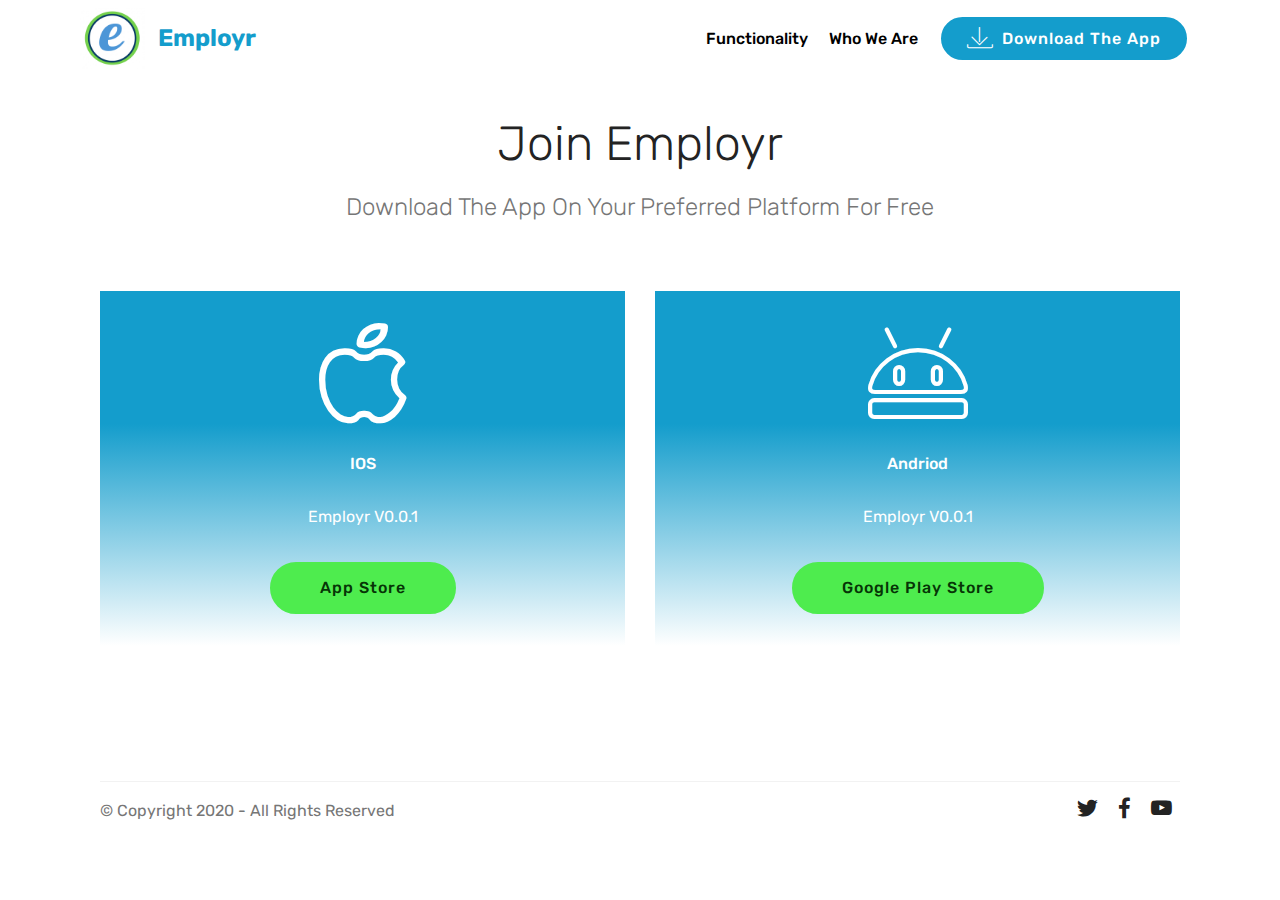
==== commit d6f69b69: "create github pages" ====
--- a/Downloads.html
+++ b/Downloads.html
@@ -60,7 +60,7 @@
     </nav>
 </section>
 
-<section class="engine"><a href="https://mobirise.info/f">simple web creator</a></section><section class="mbr-section content4 cid-sbrLZ8D8h9" id="content4-6">
+<section class="engine"><a href="https://mobirise.info/x">css templates</a></section><section class="mbr-section content4 cid-sbrLZ8D8h9" id="content4-6">
 
     
 
@@ -69,7 +69,7 @@
             <div class="title col-12 col-md-8">
                 <h2 class="align-center pb-3 mbr-fonts-style display-2">
                     Join Employr</h2>
-                <h3 class="mbr-section-subtitle align-center mbr-light mbr-fonts-style display-5">Download The App On Your Prefered Platform For Free</h3>
+                <h3 class="mbr-section-subtitle align-center mbr-light mbr-fonts-style display-5">Download The App On Your Preferred Platform For Free</h3>
                 
             </div>
         </div>
